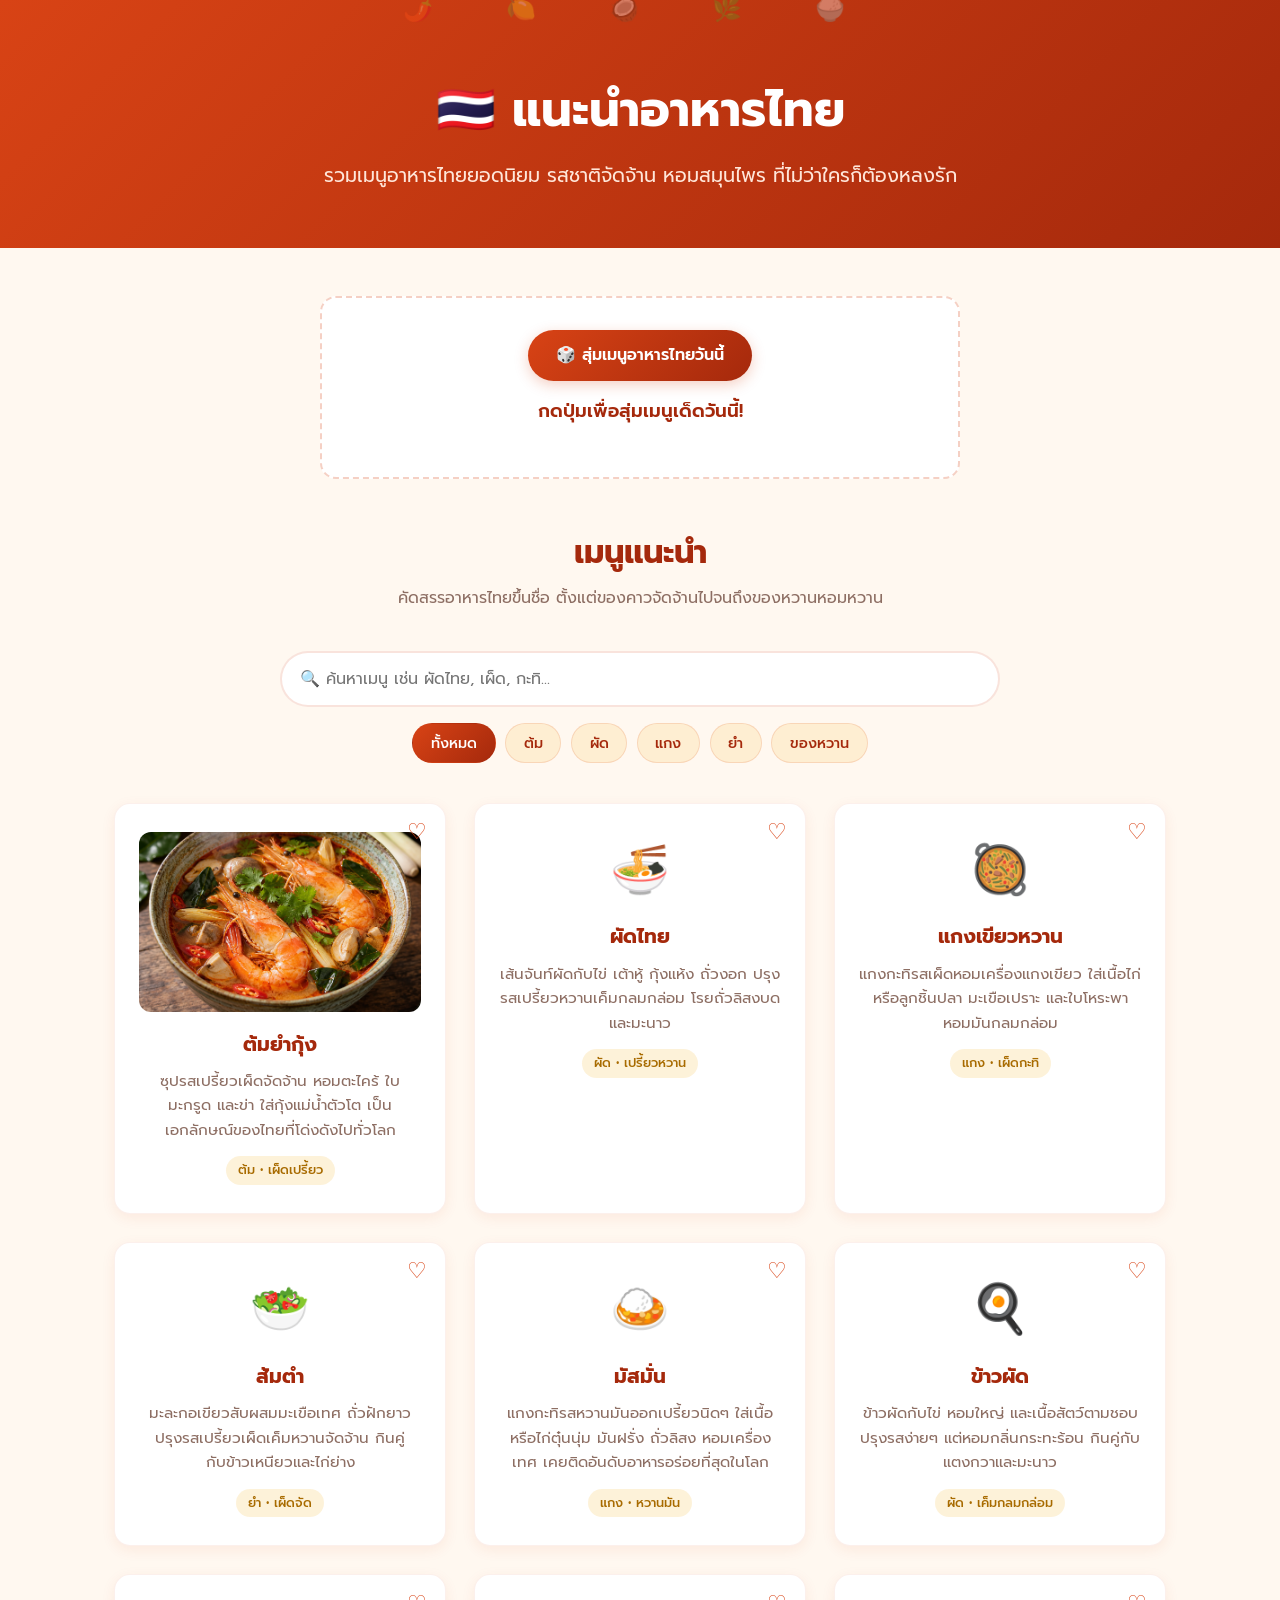
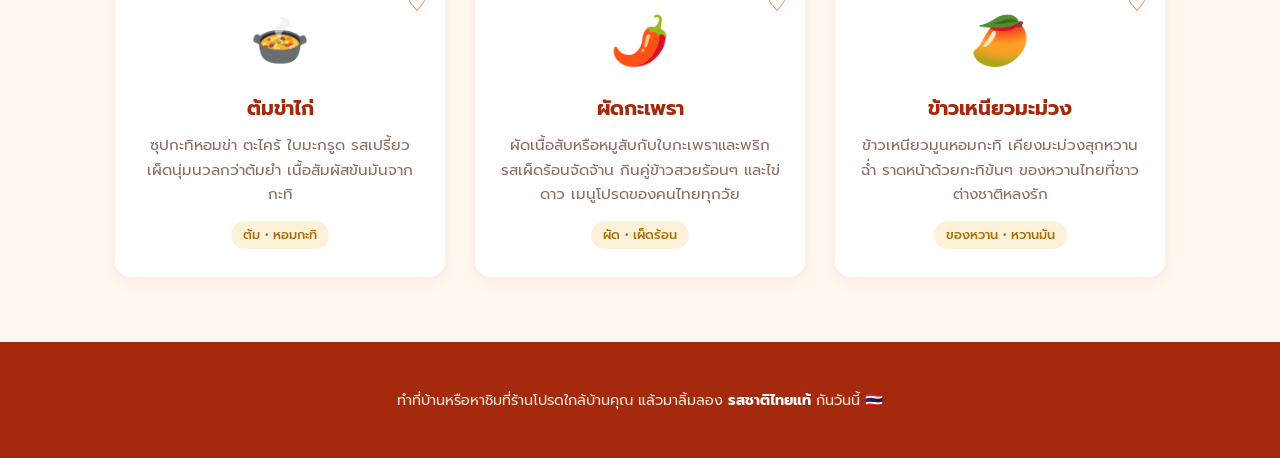
==== index.html @ b7a562cd "Initial commit Co-Authored-By: Claude Sonnet 5 <noreply@anthropic.com>" ====
<!DOCTYPE html>
<html lang="th">
<head>
<meta charset="UTF-8">
<meta name="viewport" content="width=device-width, initial-scale=1.0">
<title>แนะนำอาหารไทย</title>
<link rel="preconnect" href="https://fonts.googleapis.com">
<link rel="preconnect" href="https://fonts.gstatic.com" crossorigin>
<link href="https://fonts.googleapis.com/css2?family=Prompt:wght@400;500;600;700&display=swap" rel="stylesheet">
<style>
  :root {
    --color-bg: #fff8f0;
    --color-primary: #d84315;
    --color-primary-dark: #a5290c;
    --color-gold: #f2a900;
    --color-text: #3e2723;
    --color-card-bg: #ffffff;
    --color-muted: #8d6e63;
  }

  * {
    box-sizing: border-box;
  }

  body {
    margin: 0;
    font-family: 'Prompt', -apple-system, BlinkMacSystemFont, 'Segoe UI', sans-serif;
    background: var(--color-bg);
    color: var(--color-text);
    line-height: 1.6;
  }

  header {
    background: linear-gradient(135deg, var(--color-primary) 0%, var(--color-primary-dark) 100%);
    color: #fff;
    text-align: center;
    padding: 4rem 1.5rem 3.5rem;
    position: relative;
    overflow: hidden;
  }

  header::before {
    content: "🌶️ 🍋 🥥 🌿 🍚";
    position: absolute;
    top: -10px;
    left: 0;
    right: 0;
    font-size: 1.5rem;
    opacity: 0.35;
    letter-spacing: 2rem;
    text-align: center;
    white-space: nowrap;
  }

  header h1 {
    font-size: clamp(2rem, 5vw, 3rem);
    margin: 0.5rem 0 0.75rem;
    font-weight: 700;
  }

  header p {
    font-size: clamp(1rem, 2.5vw, 1.2rem);
    max-width: 640px;
    margin: 0 auto;
    color: #ffe6d9;
  }

  main {
    max-width: 1100px;
    margin: 0 auto;
    padding: 3rem 1.5rem 4rem;
  }

  .section-title {
    text-align: center;
    margin-bottom: 2.5rem;
  }

  .section-title h2 {
    font-size: clamp(1.5rem, 3vw, 2rem);
    color: var(--color-primary-dark);
    margin-bottom: 0.5rem;
  }

  .section-title p {
    color: var(--color-muted);
    margin: 0;
  }

  .menu-grid {
    display: grid;
    grid-template-columns: repeat(auto-fit, minmax(250px, 1fr));
    gap: 1.75rem;
  }

  .card {
    position: relative;
    background: var(--color-card-bg);
    border-radius: 16px;
    padding: 1.75rem 1.5rem;
    box-shadow: 0 4px 14px rgba(216, 67, 21, 0.08);
    border: 1px solid rgba(216, 67, 21, 0.08);
    transition: transform 0.25s ease, box-shadow 0.25s ease;
    text-align: center;
  }

  .card:hover {
    transform: translateY(-6px);
    box-shadow: 0 12px 24px rgba(216, 67, 21, 0.18);
  }

  .card .emoji {
    font-size: 3rem;
    display: inline-block;
    margin-bottom: 0.75rem;
  }

  .card .dish-photo {
    display: block;
    width: 100%;
    height: 180px;
    margin: 0 0 1rem;
    border-radius: 12px;
    object-fit: cover;
    object-position: center;
  }

  .card h3 {
    margin: 0 0 0.6rem;
    font-size: 1.25rem;
    color: var(--color-primary-dark);
  }

  .card p {
    margin: 0;
    color: var(--color-muted);
    font-size: 0.95rem;
  }

  .tag {
    display: inline-block;
    margin-top: 0.9rem;
    padding: 0.25rem 0.75rem;
    background: rgba(242, 169, 0, 0.15);
    color: #a86b00;
    border-radius: 999px;
    font-size: 0.8rem;
    font-weight: 500;
  }

  .fav-btn {
    position: absolute;
    top: 0.85rem;
    right: 0.85rem;
    background: none;
    border: none;
    font-size: 1.4rem;
    line-height: 1;
    cursor: pointer;
    padding: 0.25rem;
    color: var(--color-primary);
    transition: transform 0.15s ease;
    user-select: none;
  }

  .fav-btn:hover {
    transform: scale(1.2);
  }

  .fav-btn.is-fav {
    animation: pop 0.3s ease;
  }

  @keyframes pop {
    0% { transform: scale(1); }
    50% { transform: scale(1.35); }
    100% { transform: scale(1); }
  }

  .random-box {
    max-width: 640px;
    margin: 0 auto 3rem;
    text-align: center;
    background: var(--color-card-bg);
    border: 2px dashed rgba(216, 67, 21, 0.25);
    border-radius: 16px;
    padding: 2rem 1.5rem;
  }

  .random-btn {
    font-family: inherit;
    font-size: 1rem;
    font-weight: 600;
    color: #fff;
    background: linear-gradient(135deg, var(--color-primary) 0%, var(--color-primary-dark) 100%);
    border: none;
    border-radius: 999px;
    padding: 0.85rem 1.75rem;
    cursor: pointer;
    transition: transform 0.2s ease, box-shadow 0.2s ease;
    box-shadow: 0 4px 14px rgba(216, 67, 21, 0.25);
  }

  .random-btn:hover {
    transform: translateY(-2px);
    box-shadow: 0 8px 20px rgba(216, 67, 21, 0.35);
  }

  .random-btn:active {
    transform: translateY(0);
  }

  .random-result {
    margin-top: 1rem;
    font-size: 1.15rem;
    font-weight: 600;
    color: var(--color-primary-dark);
    min-height: 1.6rem;
    opacity: 1;
    transition: opacity 0.3s ease;
  }

  .random-result.fade {
    opacity: 0;
  }

  .filter-box {
    max-width: 720px;
    margin: 0 auto 2.5rem;
  }

  .search-input {
    display: block;
    width: 100%;
    font-family: inherit;
    font-size: 1rem;
    padding: 0.85rem 1.1rem;
    border: 2px solid rgba(216, 67, 21, 0.15);
    border-radius: 999px;
    background: var(--color-card-bg);
    color: var(--color-text);
    outline: none;
    transition: border-color 0.2s ease, box-shadow 0.2s ease;
  }

  .search-input:focus {
    border-color: var(--color-primary);
    box-shadow: 0 0 0 4px rgba(216, 67, 21, 0.12);
  }

  .category-filters {
    display: flex;
    flex-wrap: wrap;
    justify-content: center;
    gap: 0.6rem;
    margin-top: 1rem;
  }

  .category-btn {
    font-family: inherit;
    font-size: 0.9rem;
    font-weight: 500;
    color: var(--color-primary-dark);
    background: rgba(242, 169, 0, 0.12);
    border: 1px solid rgba(216, 67, 21, 0.15);
    border-radius: 999px;
    padding: 0.5rem 1.1rem;
    cursor: pointer;
    transition: background 0.2s ease, color 0.2s ease, transform 0.15s ease;
  }

  .category-btn:hover {
    transform: translateY(-1px);
  }

  .category-btn.active {
    background: linear-gradient(135deg, var(--color-primary) 0%, var(--color-primary-dark) 100%);
    color: #fff;
    border-color: transparent;
  }

  .no-results {
    text-align: center;
    color: var(--color-muted);
    padding: 2.5rem 1rem;
    display: none;
  }

  .no-results.show {
    display: block;
  }

  .card.is-hidden {
    display: none;
  }

  footer {
    text-align: center;
    padding: 2rem 1.5rem;
    background: var(--color-primary-dark);
    color: #ffe6d9;
    font-size: 0.9rem;
  }

  footer strong {
    color: #fff;
  }

  @media (max-width: 480px) {
    header {
      padding: 3rem 1rem 2.5rem;
    }
    main {
      padding: 2rem 1rem 3rem;
    }
    .card {
      padding: 1.5rem 1.25rem;
    }
  }
</style>
</head>
<body>

<header>
  <h1>🇹🇭 แนะนำอาหารไทย</h1>
  <p>รวมเมนูอาหารไทยยอดนิยม รสชาติจัดจ้าน หอมสมุนไพร ที่ไม่ว่าใครก็ต้องหลงรัก</p>
</header>

<main>
  <div class="random-box">
    <button id="random-btn" class="random-btn" type="button">🎲 สุ่มเมนูอาหารไทยวันนี้</button>
    <p id="random-result" class="random-result">กดปุ่มเพื่อสุ่มเมนูเด็ดวันนี้!</p>
  </div>

  <div class="section-title">
    <h2>เมนูแนะนำ</h2>
    <p>คัดสรรอาหารไทยขึ้นชื่อ ตั้งแต่ของคาวจัดจ้านไปจนถึงของหวานหอมหวาน</p>
  </div>

  <div class="filter-box">
    <input id="search-input" class="search-input" type="text" placeholder="🔍 ค้นหาเมนู เช่น ผัดไทย, เผ็ด, กะทิ..." aria-label="ค้นหาเมนู">
    <div class="category-filters" id="category-filters">
      <button class="category-btn active" type="button" data-category="all">ทั้งหมด</button>
      <button class="category-btn" type="button" data-category="ต้ม">ต้ม</button>
      <button class="category-btn" type="button" data-category="ผัด">ผัด</button>
      <button class="category-btn" type="button" data-category="แกง">แกง</button>
      <button class="category-btn" type="button" data-category="ยำ">ยำ</button>
      <button class="category-btn" type="button" data-category="ของหวาน">ของหวาน</button>
    </div>
  </div>

  <div class="menu-grid" id="menu-grid">

    <div class="card" data-dish="ต้มยำกุ้ง" data-category="ต้ม">
      <button class="fav-btn" type="button" aria-label="เพิ่มในรายการโปรด">♡</button>
      <img class="dish-photo" src="images/tomyum-goong.png" alt="ต้มยำกุ้ง" loading="lazy">
      <h3>ต้มยำกุ้ง</h3>
      <p>ซุปรสเปรี้ยวเผ็ดจัดจ้าน หอมตะไคร้ ใบมะกรูด และข่า ใส่กุ้งแม่น้ำตัวโต เป็นเอกลักษณ์ของไทยที่โด่งดังไปทั่วโลก</p>
      <span class="tag">ต้ม • เผ็ดเปรี้ยว</span>
    </div>

    <div class="card" data-dish="ผัดไทย" data-category="ผัด">
      <button class="fav-btn" type="button" aria-label="เพิ่มในรายการโปรด">♡</button>
      <span class="emoji">🍜</span>
      <h3>ผัดไทย</h3>
      <p>เส้นจันท์ผัดกับไข่ เต้าหู้ กุ้งแห้ง ถั่วงอก ปรุงรสเปรี้ยวหวานเค็มกลมกล่อม โรยถั่วลิสงบดและมะนาว</p>
      <span class="tag">ผัด • เปรี้ยวหวาน</span>
    </div>

    <div class="card" data-dish="แกงเขียวหวาน" data-category="แกง">
      <button class="fav-btn" type="button" aria-label="เพิ่มในรายการโปรด">♡</button>
      <span class="emoji">🥘</span>
      <h3>แกงเขียวหวาน</h3>
      <p>แกงกะทิรสเผ็ดหอมเครื่องแกงเขียว ใส่เนื้อไก่หรือลูกชิ้นปลา มะเขือเปราะ และใบโหระพา หอมมันกลมกล่อม</p>
      <span class="tag">แกง • เผ็ดกะทิ</span>
    </div>

    <div class="card" data-dish="ส้มตำ" data-category="ยำ">
      <button class="fav-btn" type="button" aria-label="เพิ่มในรายการโปรด">♡</button>
      <span class="emoji">🥗</span>
      <h3>ส้มตำ</h3>
      <p>มะละกอเขียวสับผสมมะเขือเทศ ถั่วฝักยาว ปรุงรสเปรี้ยวเผ็ดเค็มหวานจัดจ้าน กินคู่กับข้าวเหนียวและไก่ย่าง</p>
      <span class="tag">ยำ • เผ็ดจัด</span>
    </div>

    <div class="card" data-dish="มัสมั่น" data-category="แกง">
      <button class="fav-btn" type="button" aria-label="เพิ่มในรายการโปรด">♡</button>
      <span class="emoji">🍛</span>
      <h3>มัสมั่น</h3>
      <p>แกงกะทิรสหวานมันออกเปรี้ยวนิดๆ ใส่เนื้อหรือไก่ตุ๋นนุ่ม มันฝรั่ง ถั่วลิสง หอมเครื่องเทศ เคยติดอันดับอาหารอร่อยที่สุดในโลก</p>
      <span class="tag">แกง • หวานมัน</span>
    </div>

    <div class="card" data-dish="ข้าวผัด" data-category="ผัด">
      <button class="fav-btn" type="button" aria-label="เพิ่มในรายการโปรด">♡</button>
      <span class="emoji">🍳</span>
      <h3>ข้าวผัด</h3>
      <p>ข้าวผัดกับไข่ หอมใหญ่ และเนื้อสัตว์ตามชอบ ปรุงรสง่ายๆ แต่หอมกลิ่นกระทะร้อน กินคู่กับแตงกวาและมะนาว</p>
      <span class="tag">ผัด • เค็มกลมกล่อม</span>
    </div>

    <div class="card" data-dish="ต้มข่าไก่" data-category="ต้ม">
      <button class="fav-btn" type="button" aria-label="เพิ่มในรายการโปรด">♡</button>
      <span class="emoji">🍲</span>
      <h3>ต้มข่าไก่</h3>
      <p>ซุปกะทิหอมข่า ตะไคร้ ใบมะกรูด รสเปรี้ยวเผ็ดนุ่มนวลกว่าต้มยำ เนื้อสัมผัสข้นมันจากกะทิ</p>
      <span class="tag">ต้ม • หอมกะทิ</span>
    </div>

    <div class="card" data-dish="ผัดกะเพรา" data-category="ผัด">
      <button class="fav-btn" type="button" aria-label="เพิ่มในรายการโปรด">♡</button>
      <span class="emoji">🌶️</span>
      <h3>ผัดกะเพรา</h3>
      <p>ผัดเนื้อสับหรือหมูสับกับใบกะเพราและพริก รสเผ็ดร้อนจัดจ้าน กินคู่ข้าวสวยร้อนๆ และไข่ดาว เมนูโปรดของคนไทยทุกวัย</p>
      <span class="tag">ผัด • เผ็ดร้อน</span>
    </div>

    <div class="card" data-dish="ข้าวเหนียวมะม่วง" data-category="ของหวาน">
      <button class="fav-btn" type="button" aria-label="เพิ่มในรายการโปรด">♡</button>
      <span class="emoji">🥭</span>
      <h3>ข้าวเหนียวมะม่วง</h3>
      <p>ข้าวเหนียวมูนหอมกะทิ เคียงมะม่วงสุกหวานฉ่ำ ราดหน้าด้วยกะทิข้นๆ ของหวานไทยที่ชาวต่างชาติหลงรัก</p>
      <span class="tag">ของหวาน • หวานมัน</span>
    </div>

  </div>

  <p class="no-results" id="no-results">ไม่พบเมนูที่ตรงกับคำค้นหาหรือหมวดหมู่ที่เลือก ลองค้นหาคำอื่นดูนะ 🙏</p>
</main>

<footer>
  <p>ทำที่บ้านหรือหาชิมที่ร้านโปรดใกล้บ้านคุณ แล้วมาลิ้มลอง <strong>รสชาติไทยแท้</strong> กันวันนี้ 🇹🇭</p>
</footer>

<script>
(function () {
  var dishes = [
    { name: 'ต้มยำกุ้ง', emoji: '🍤' },
    { name: 'ผัดไทย', emoji: '🍜' },
    { name: 'แกงเขียวหวาน', emoji: '🥘' },
    { name: 'ส้มตำ', emoji: '🥗' },
    { name: 'มัสมั่น', emoji: '🍛' },
    { name: 'ข้าวผัด', emoji: '🍳' },
    { name: 'ต้มข่าไก่', emoji: '🍲' },
    { name: 'ผัดกะเพรา', emoji: '🌶️' },
    { name: 'ข้าวเหนียวมะม่วง', emoji: '🥭' }
  ];

  var lastPick = null;
  var randomBtn = document.getElementById('random-btn');
  var randomResult = document.getElementById('random-result');

  randomBtn.addEventListener('click', function () {
    var pick;
    do {
      pick = dishes[Math.floor(Math.random() * dishes.length)];
    } while (dishes.length > 1 && pick.name === lastPick);
    lastPick = pick.name;

    randomResult.classList.add('fade');
    setTimeout(function () {
      randomResult.textContent = '🎲 เมนูแนะนำวันนี้: ' + pick.emoji + ' ' + pick.name;
      randomResult.classList.remove('fade');
    }, 300);
  });

  var FAVORITES_KEY = 'thaiFoodFavorites';

  function getFavorites() {
    try {
      return JSON.parse(localStorage.getItem(FAVORITES_KEY)) || [];
    } catch (e) {
      return [];
    }
  }

  function saveFavorites(favs) {
    localStorage.setItem(FAVORITES_KEY, JSON.stringify(favs));
  }

  var favorites = getFavorites();

  document.querySelectorAll('.fav-btn').forEach(function (btn) {
    var dish = btn.closest('.card').dataset.dish;

    if (favorites.indexOf(dish) !== -1) {
      btn.textContent = '❤️';
      btn.classList.add('is-fav');
    }

    btn.addEventListener('click', function () {
      var favs = getFavorites();
      var idx = favs.indexOf(dish);

      if (idx === -1) {
        favs.push(dish);
        btn.textContent = '❤️';
        btn.classList.add('is-fav');
      } else {
        favs.splice(idx, 1);
        btn.textContent = '♡';
        btn.classList.remove('is-fav');
      }

      saveFavorites(favs);
    });
  });

  var searchInput = document.getElementById('search-input');
  var categoryButtons = document.querySelectorAll('.category-btn');
  var menuCards = document.querySelectorAll('#menu-grid .card');
  var noResults = document.getElementById('no-results');
  var activeCategory = 'all';

  function applyFilters() {
    var query = searchInput.value.trim().toLowerCase();
    var visibleCount = 0;

    menuCards.forEach(function (card) {
      var name = card.dataset.dish.toLowerCase();
      var description = card.querySelector('p').textContent.toLowerCase();
      var tag = card.querySelector('.tag').textContent.toLowerCase();
      var category = card.dataset.category;

      var matchesQuery = !query || name.indexOf(query) !== -1 || description.indexOf(query) !== -1 || tag.indexOf(query) !== -1;
      var matchesCategory = activeCategory === 'all' || category === activeCategory;
      var isVisible = matchesQuery && matchesCategory;

      card.classList.toggle('is-hidden', !isVisible);
      if (isVisible) {
        visibleCount++;
      }
    });

    noResults.classList.toggle('show', visibleCount === 0);
  }

  searchInput.addEventListener('input', applyFilters);

  categoryButtons.forEach(function (btn) {
    btn.addEventListener('click', function () {
      activeCategory = btn.dataset.category;
      categoryButtons.forEach(function (b) {
        b.classList.toggle('active', b === btn);
      });
      applyFilters();
    });
  });

  applyFilters();
})();
</script>

</body>
</html>
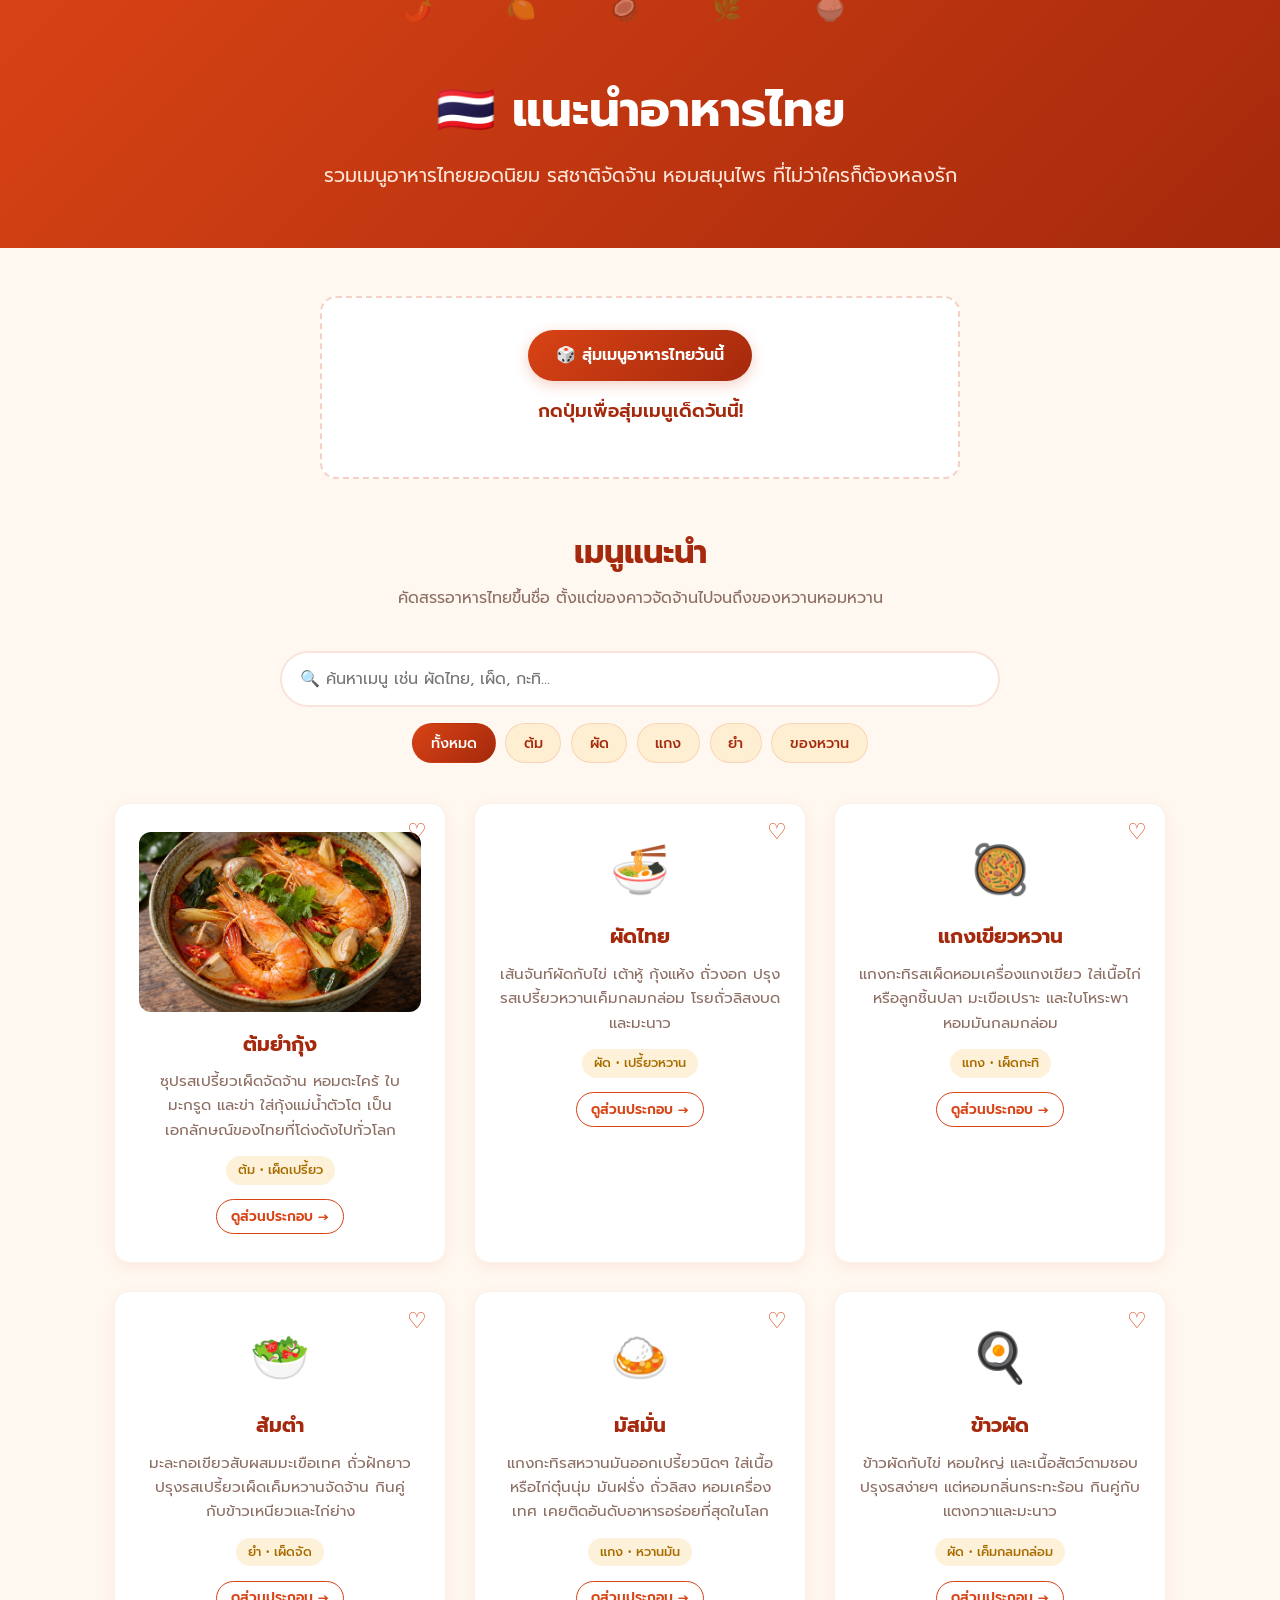
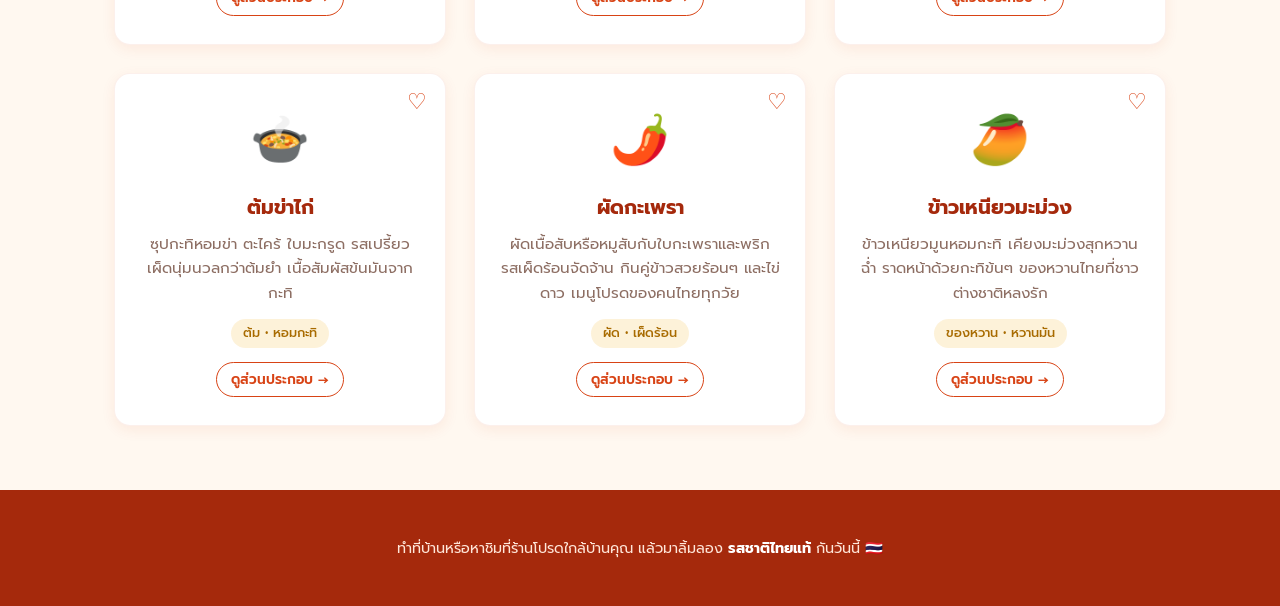
==== commit 5a5f2065: "Add ingredient detail page for each menu item Extracts shared styles.css from index.html's inline st" ====
--- a/index.html
+++ b/index.html
@@ -7,317 +7,7 @@
 <link rel="preconnect" href="https://fonts.googleapis.com">
 <link rel="preconnect" href="https://fonts.gstatic.com" crossorigin>
 <link href="https://fonts.googleapis.com/css2?family=Prompt:wght@400;500;600;700&display=swap" rel="stylesheet">
-<style>
-  :root {
-    --color-bg: #fff8f0;
-    --color-primary: #d84315;
-    --color-primary-dark: #a5290c;
-    --color-gold: #f2a900;
-    --color-text: #3e2723;
-    --color-card-bg: #ffffff;
-    --color-muted: #8d6e63;
-  }
-
-  * {
-    box-sizing: border-box;
-  }
-
-  body {
-    margin: 0;
-    font-family: 'Prompt', -apple-system, BlinkMacSystemFont, 'Segoe UI', sans-serif;
-    background: var(--color-bg);
-    color: var(--color-text);
-    line-height: 1.6;
-  }
-
-  header {
-    background: linear-gradient(135deg, var(--color-primary) 0%, var(--color-primary-dark) 100%);
-    color: #fff;
-    text-align: center;
-    padding: 4rem 1.5rem 3.5rem;
-    position: relative;
-    overflow: hidden;
-  }
-
-  header::before {
-    content: "🌶️ 🍋 🥥 🌿 🍚";
-    position: absolute;
-    top: -10px;
-    left: 0;
-    right: 0;
-    font-size: 1.5rem;
-    opacity: 0.35;
-    letter-spacing: 2rem;
-    text-align: center;
-    white-space: nowrap;
-  }
-
-  header h1 {
-    font-size: clamp(2rem, 5vw, 3rem);
-    margin: 0.5rem 0 0.75rem;
-    font-weight: 700;
-  }
-
-  header p {
-    font-size: clamp(1rem, 2.5vw, 1.2rem);
-    max-width: 640px;
-    margin: 0 auto;
-    color: #ffe6d9;
-  }
-
-  main {
-    max-width: 1100px;
-    margin: 0 auto;
-    padding: 3rem 1.5rem 4rem;
-  }
-
-  .section-title {
-    text-align: center;
-    margin-bottom: 2.5rem;
-  }
-
-  .section-title h2 {
-    font-size: clamp(1.5rem, 3vw, 2rem);
-    color: var(--color-primary-dark);
-    margin-bottom: 0.5rem;
-  }
-
-  .section-title p {
-    color: var(--color-muted);
-    margin: 0;
-  }
-
-  .menu-grid {
-    display: grid;
-    grid-template-columns: repeat(auto-fit, minmax(250px, 1fr));
-    gap: 1.75rem;
-  }
-
-  .card {
-    position: relative;
-    background: var(--color-card-bg);
-    border-radius: 16px;
-    padding: 1.75rem 1.5rem;
-    box-shadow: 0 4px 14px rgba(216, 67, 21, 0.08);
-    border: 1px solid rgba(216, 67, 21, 0.08);
-    transition: transform 0.25s ease, box-shadow 0.25s ease;
-    text-align: center;
-  }
-
-  .card:hover {
-    transform: translateY(-6px);
-    box-shadow: 0 12px 24px rgba(216, 67, 21, 0.18);
-  }
-
-  .card .emoji {
-    font-size: 3rem;
-    display: inline-block;
-    margin-bottom: 0.75rem;
-  }
-
-  .card .dish-photo {
-    display: block;
-    width: 100%;
-    height: 180px;
-    margin: 0 0 1rem;
-    border-radius: 12px;
-    object-fit: cover;
-    object-position: center;
-  }
-
-  .card h3 {
-    margin: 0 0 0.6rem;
-    font-size: 1.25rem;
-    color: var(--color-primary-dark);
-  }
-
-  .card p {
-    margin: 0;
-    color: var(--color-muted);
-    font-size: 0.95rem;
-  }
-
-  .tag {
-    display: inline-block;
-    margin-top: 0.9rem;
-    padding: 0.25rem 0.75rem;
-    background: rgba(242, 169, 0, 0.15);
-    color: #a86b00;
-    border-radius: 999px;
-    font-size: 0.8rem;
-    font-weight: 500;
-  }
-
-  .fav-btn {
-    position: absolute;
-    top: 0.85rem;
-    right: 0.85rem;
-    background: none;
-    border: none;
-    font-size: 1.4rem;
-    line-height: 1;
-    cursor: pointer;
-    padding: 0.25rem;
-    color: var(--color-primary);
-    transition: transform 0.15s ease;
-    user-select: none;
-  }
-
-  .fav-btn:hover {
-    transform: scale(1.2);
-  }
-
-  .fav-btn.is-fav {
-    animation: pop 0.3s ease;
-  }
-
-  @keyframes pop {
-    0% { transform: scale(1); }
-    50% { transform: scale(1.35); }
-    100% { transform: scale(1); }
-  }
-
-  .random-box {
-    max-width: 640px;
-    margin: 0 auto 3rem;
-    text-align: center;
-    background: var(--color-card-bg);
-    border: 2px dashed rgba(216, 67, 21, 0.25);
-    border-radius: 16px;
-    padding: 2rem 1.5rem;
-  }
-
-  .random-btn {
-    font-family: inherit;
-    font-size: 1rem;
-    font-weight: 600;
-    color: #fff;
-    background: linear-gradient(135deg, var(--color-primary) 0%, var(--color-primary-dark) 100%);
-    border: none;
-    border-radius: 999px;
-    padding: 0.85rem 1.75rem;
-    cursor: pointer;
-    transition: transform 0.2s ease, box-shadow 0.2s ease;
-    box-shadow: 0 4px 14px rgba(216, 67, 21, 0.25);
-  }
-
-  .random-btn:hover {
-    transform: translateY(-2px);
-    box-shadow: 0 8px 20px rgba(216, 67, 21, 0.35);
-  }
-
-  .random-btn:active {
-    transform: translateY(0);
-  }
-
-  .random-result {
-    margin-top: 1rem;
-    font-size: 1.15rem;
-    font-weight: 600;
-    color: var(--color-primary-dark);
-    min-height: 1.6rem;
-    opacity: 1;
-    transition: opacity 0.3s ease;
-  }
-
-  .random-result.fade {
-    opacity: 0;
-  }
-
-  .filter-box {
-    max-width: 720px;
-    margin: 0 auto 2.5rem;
-  }
-
-  .search-input {
-    display: block;
-    width: 100%;
-    font-family: inherit;
-    font-size: 1rem;
-    padding: 0.85rem 1.1rem;
-    border: 2px solid rgba(216, 67, 21, 0.15);
-    border-radius: 999px;
-    background: var(--color-card-bg);
-    color: var(--color-text);
-    outline: none;
-    transition: border-color 0.2s ease, box-shadow 0.2s ease;
-  }
-
-  .search-input:focus {
-    border-color: var(--color-primary);
-    box-shadow: 0 0 0 4px rgba(216, 67, 21, 0.12);
-  }
-
-  .category-filters {
-    display: flex;
-    flex-wrap: wrap;
-    justify-content: center;
-    gap: 0.6rem;
-    margin-top: 1rem;
-  }
-
-  .category-btn {
-    font-family: inherit;
-    font-size: 0.9rem;
-    font-weight: 500;
-    color: var(--color-primary-dark);
-    background: rgba(242, 169, 0, 0.12);
-    border: 1px solid rgba(216, 67, 21, 0.15);
-    border-radius: 999px;
-    padding: 0.5rem 1.1rem;
-    cursor: pointer;
-    transition: background 0.2s ease, color 0.2s ease, transform 0.15s ease;
-  }
-
-  .category-btn:hover {
-    transform: translateY(-1px);
-  }
-
-  .category-btn.active {
-    background: linear-gradient(135deg, var(--color-primary) 0%, var(--color-primary-dark) 100%);
-    color: #fff;
-    border-color: transparent;
-  }
-
-  .no-results {
-    text-align: center;
-    color: var(--color-muted);
-    padding: 2.5rem 1rem;
-    display: none;
-  }
-
-  .no-results.show {
-    display: block;
-  }
-
-  .card.is-hidden {
-    display: none;
-  }
-
-  footer {
-    text-align: center;
-    padding: 2rem 1.5rem;
-    background: var(--color-primary-dark);
-    color: #ffe6d9;
-    font-size: 0.9rem;
-  }
-
-  footer strong {
-    color: #fff;
-  }
-
-  @media (max-width: 480px) {
-    header {
-      padding: 3rem 1rem 2.5rem;
-    }
-    main {
-      padding: 2rem 1rem 3rem;
-    }
-    .card {
-      padding: 1.5rem 1.25rem;
-    }
-  }
-</style>
+<link rel="stylesheet" href="styles.css">
 </head>
 <body>
 
@@ -357,6 +47,7 @@
       <h3>ต้มยำกุ้ง</h3>
       <p>ซุปรสเปรี้ยวเผ็ดจัดจ้าน หอมตะไคร้ ใบมะกรูด และข่า ใส่กุ้งแม่น้ำตัวโต เป็นเอกลักษณ์ของไทยที่โด่งดังไปทั่วโลก</p>
       <span class="tag">ต้ม • เผ็ดเปรี้ยว</span>
+      <a class="detail-link" href="#">ดูส่วนประกอบ →</a>
     </div>
 
     <div class="card" data-dish="ผัดไทย" data-category="ผัด">
@@ -365,6 +56,7 @@
       <h3>ผัดไทย</h3>
       <p>เส้นจันท์ผัดกับไข่ เต้าหู้ กุ้งแห้ง ถั่วงอก ปรุงรสเปรี้ยวหวานเค็มกลมกล่อม โรยถั่วลิสงบดและมะนาว</p>
       <span class="tag">ผัด • เปรี้ยวหวาน</span>
+      <a class="detail-link" href="#">ดูส่วนประกอบ →</a>
     </div>
 
     <div class="card" data-dish="แกงเขียวหวาน" data-category="แกง">
@@ -373,6 +65,7 @@
       <h3>แกงเขียวหวาน</h3>
       <p>แกงกะทิรสเผ็ดหอมเครื่องแกงเขียว ใส่เนื้อไก่หรือลูกชิ้นปลา มะเขือเปราะ และใบโหระพา หอมมันกลมกล่อม</p>
       <span class="tag">แกง • เผ็ดกะทิ</span>
+      <a class="detail-link" href="#">ดูส่วนประกอบ →</a>
     </div>
 
     <div class="card" data-dish="ส้มตำ" data-category="ยำ">
@@ -381,6 +74,7 @@
       <h3>ส้มตำ</h3>
       <p>มะละกอเขียวสับผสมมะเขือเทศ ถั่วฝักยาว ปรุงรสเปรี้ยวเผ็ดเค็มหวานจัดจ้าน กินคู่กับข้าวเหนียวและไก่ย่าง</p>
       <span class="tag">ยำ • เผ็ดจัด</span>
+      <a class="detail-link" href="#">ดูส่วนประกอบ →</a>
     </div>
 
     <div class="card" data-dish="มัสมั่น" data-category="แกง">
@@ -389,6 +83,7 @@
       <h3>มัสมั่น</h3>
       <p>แกงกะทิรสหวานมันออกเปรี้ยวนิดๆ ใส่เนื้อหรือไก่ตุ๋นนุ่ม มันฝรั่ง ถั่วลิสง หอมเครื่องเทศ เคยติดอันดับอาหารอร่อยที่สุดในโลก</p>
       <span class="tag">แกง • หวานมัน</span>
+      <a class="detail-link" href="#">ดูส่วนประกอบ →</a>
     </div>
 
     <div class="card" data-dish="ข้าวผัด" data-category="ผัด">
@@ -397,6 +92,7 @@
       <h3>ข้าวผัด</h3>
       <p>ข้าวผัดกับไข่ หอมใหญ่ และเนื้อสัตว์ตามชอบ ปรุงรสง่ายๆ แต่หอมกลิ่นกระทะร้อน กินคู่กับแตงกวาและมะนาว</p>
       <span class="tag">ผัด • เค็มกลมกล่อม</span>
+      <a class="detail-link" href="#">ดูส่วนประกอบ →</a>
     </div>
 
     <div class="card" data-dish="ต้มข่าไก่" data-category="ต้ม">
@@ -405,6 +101,7 @@
       <h3>ต้มข่าไก่</h3>
       <p>ซุปกะทิหอมข่า ตะไคร้ ใบมะกรูด รสเปรี้ยวเผ็ดนุ่มนวลกว่าต้มยำ เนื้อสัมผัสข้นมันจากกะทิ</p>
       <span class="tag">ต้ม • หอมกะทิ</span>
+      <a class="detail-link" href="#">ดูส่วนประกอบ →</a>
     </div>
 
     <div class="card" data-dish="ผัดกะเพรา" data-category="ผัด">
@@ -413,6 +110,7 @@
       <h3>ผัดกะเพรา</h3>
       <p>ผัดเนื้อสับหรือหมูสับกับใบกะเพราและพริก รสเผ็ดร้อนจัดจ้าน กินคู่ข้าวสวยร้อนๆ และไข่ดาว เมนูโปรดของคนไทยทุกวัย</p>
       <span class="tag">ผัด • เผ็ดร้อน</span>
+      <a class="detail-link" href="#">ดูส่วนประกอบ →</a>
     </div>
 
     <div class="card" data-dish="ข้าวเหนียวมะม่วง" data-category="ของหวาน">
@@ -421,6 +119,7 @@
       <h3>ข้าวเหนียวมะม่วง</h3>
       <p>ข้าวเหนียวมูนหอมกะทิ เคียงมะม่วงสุกหวานฉ่ำ ราดหน้าด้วยกะทิข้นๆ ของหวานไทยที่ชาวต่างชาติหลงรัก</p>
       <span class="tag">ของหวาน • หวานมัน</span>
+      <a class="detail-link" href="#">ดูส่วนประกอบ →</a>
     </div>
 
   </div>
@@ -480,6 +179,13 @@
 
   var favorites = getFavorites();
 
+  document.querySelectorAll('.card').forEach(function (card) {
+    var link = card.querySelector('.detail-link');
+    if (link) {
+      link.href = 'detail.html?dish=' + encodeURIComponent(card.dataset.dish);
+    }
+  });
+
   document.querySelectorAll('.fav-btn').forEach(function (btn) {
     var dish = btn.closest('.card').dataset.dish;
 
--- a/styles.css
+++ b/styles.css
@@ -0,0 +1,410 @@
+:root {
+  --color-bg: #fff8f0;
+  --color-primary: #d84315;
+  --color-primary-dark: #a5290c;
+  --color-gold: #f2a900;
+  --color-text: #3e2723;
+  --color-card-bg: #ffffff;
+  --color-muted: #8d6e63;
+}
+
+* {
+  box-sizing: border-box;
+}
+
+body {
+  margin: 0;
+  font-family: 'Prompt', -apple-system, BlinkMacSystemFont, 'Segoe UI', sans-serif;
+  background: var(--color-bg);
+  color: var(--color-text);
+  line-height: 1.6;
+}
+
+header {
+  background: linear-gradient(135deg, var(--color-primary) 0%, var(--color-primary-dark) 100%);
+  color: #fff;
+  text-align: center;
+  padding: 4rem 1.5rem 3.5rem;
+  position: relative;
+  overflow: hidden;
+}
+
+header::before {
+  content: "🌶️ 🍋 🥥 🌿 🍚";
+  position: absolute;
+  top: -10px;
+  left: 0;
+  right: 0;
+  font-size: 1.5rem;
+  opacity: 0.35;
+  letter-spacing: 2rem;
+  text-align: center;
+  white-space: nowrap;
+}
+
+header h1 {
+  font-size: clamp(2rem, 5vw, 3rem);
+  margin: 0.5rem 0 0.75rem;
+  font-weight: 700;
+}
+
+header p {
+  font-size: clamp(1rem, 2.5vw, 1.2rem);
+  max-width: 640px;
+  margin: 0 auto;
+  color: #ffe6d9;
+}
+
+.back-link {
+  display: inline-block;
+  margin-bottom: 1rem;
+  color: #ffe6d9;
+  text-decoration: none;
+  font-size: 0.95rem;
+  opacity: 0.9;
+  position: relative;
+}
+
+.back-link:hover {
+  opacity: 1;
+  text-decoration: underline;
+}
+
+main {
+  max-width: 1100px;
+  margin: 0 auto;
+  padding: 3rem 1.5rem 4rem;
+}
+
+main.detail-main {
+  max-width: 720px;
+}
+
+.section-title {
+  text-align: center;
+  margin-bottom: 2.5rem;
+}
+
+.section-title h2 {
+  font-size: clamp(1.5rem, 3vw, 2rem);
+  color: var(--color-primary-dark);
+  margin-bottom: 0.5rem;
+}
+
+.section-title p {
+  color: var(--color-muted);
+  margin: 0;
+}
+
+.menu-grid {
+  display: grid;
+  grid-template-columns: repeat(auto-fit, minmax(250px, 1fr));
+  gap: 1.75rem;
+}
+
+.card {
+  position: relative;
+  background: var(--color-card-bg);
+  border-radius: 16px;
+  padding: 1.75rem 1.5rem;
+  box-shadow: 0 4px 14px rgba(216, 67, 21, 0.08);
+  border: 1px solid rgba(216, 67, 21, 0.08);
+  transition: transform 0.25s ease, box-shadow 0.25s ease;
+  text-align: center;
+}
+
+.card:hover {
+  transform: translateY(-6px);
+  box-shadow: 0 12px 24px rgba(216, 67, 21, 0.18);
+}
+
+.card .emoji {
+  font-size: 3rem;
+  display: inline-block;
+  margin-bottom: 0.75rem;
+}
+
+.card .dish-photo {
+  display: block;
+  width: 100%;
+  height: 180px;
+  margin: 0 0 1rem;
+  border-radius: 12px;
+  object-fit: cover;
+  object-position: center;
+}
+
+.card h3 {
+  margin: 0 0 0.6rem;
+  font-size: 1.25rem;
+  color: var(--color-primary-dark);
+}
+
+.card p {
+  margin: 0;
+  color: var(--color-muted);
+  font-size: 0.95rem;
+}
+
+.tag {
+  display: inline-block;
+  margin-top: 0.9rem;
+  padding: 0.25rem 0.75rem;
+  background: rgba(242, 169, 0, 0.15);
+  color: #a86b00;
+  border-radius: 999px;
+  font-size: 0.8rem;
+  font-weight: 500;
+}
+
+.detail-link {
+  display: block;
+  width: fit-content;
+  margin: 0.9rem auto 0;
+  padding: 0.35rem 0.9rem;
+  font-size: 0.85rem;
+  font-weight: 600;
+  color: var(--color-primary);
+  background: transparent;
+  border: 1.5px solid var(--color-primary);
+  border-radius: 999px;
+  text-decoration: none;
+  transition: background 0.2s ease, color 0.2s ease, transform 0.15s ease;
+}
+
+.detail-link:hover {
+  background: var(--color-primary);
+  color: #fff;
+  transform: translateY(-1px);
+}
+
+.fav-btn {
+  position: absolute;
+  top: 0.85rem;
+  right: 0.85rem;
+  background: none;
+  border: none;
+  font-size: 1.4rem;
+  line-height: 1;
+  cursor: pointer;
+  padding: 0.25rem;
+  color: var(--color-primary);
+  transition: transform 0.15s ease;
+  user-select: none;
+}
+
+.fav-btn:hover {
+  transform: scale(1.2);
+}
+
+.fav-btn.is-fav {
+  animation: pop 0.3s ease;
+}
+
+@keyframes pop {
+  0% { transform: scale(1); }
+  50% { transform: scale(1.35); }
+  100% { transform: scale(1); }
+}
+
+.random-box {
+  max-width: 640px;
+  margin: 0 auto 3rem;
+  text-align: center;
+  background: var(--color-card-bg);
+  border: 2px dashed rgba(216, 67, 21, 0.25);
+  border-radius: 16px;
+  padding: 2rem 1.5rem;
+}
+
+.random-btn {
+  font-family: inherit;
+  font-size: 1rem;
+  font-weight: 600;
+  color: #fff;
+  background: linear-gradient(135deg, var(--color-primary) 0%, var(--color-primary-dark) 100%);
+  border: none;
+  border-radius: 999px;
+  padding: 0.85rem 1.75rem;
+  cursor: pointer;
+  transition: transform 0.2s ease, box-shadow 0.2s ease;
+  box-shadow: 0 4px 14px rgba(216, 67, 21, 0.25);
+}
+
+.random-btn:hover {
+  transform: translateY(-2px);
+  box-shadow: 0 8px 20px rgba(216, 67, 21, 0.35);
+}
+
+.random-btn:active {
+  transform: translateY(0);
+}
+
+.random-result {
+  margin-top: 1rem;
+  font-size: 1.15rem;
+  font-weight: 600;
+  color: var(--color-primary-dark);
+  min-height: 1.6rem;
+  opacity: 1;
+  transition: opacity 0.3s ease;
+}
+
+.random-result.fade {
+  opacity: 0;
+}
+
+.filter-box {
+  max-width: 720px;
+  margin: 0 auto 2.5rem;
+}
+
+.search-input {
+  display: block;
+  width: 100%;
+  font-family: inherit;
+  font-size: 1rem;
+  padding: 0.85rem 1.1rem;
+  border: 2px solid rgba(216, 67, 21, 0.15);
+  border-radius: 999px;
+  background: var(--color-card-bg);
+  color: var(--color-text);
+  outline: none;
+  transition: border-color 0.2s ease, box-shadow 0.2s ease;
+}
+
+.search-input:focus {
+  border-color: var(--color-primary);
+  box-shadow: 0 0 0 4px rgba(216, 67, 21, 0.12);
+}
+
+.category-filters {
+  display: flex;
+  flex-wrap: wrap;
+  justify-content: center;
+  gap: 0.6rem;
+  margin-top: 1rem;
+}
+
+.category-btn {
+  font-family: inherit;
+  font-size: 0.9rem;
+  font-weight: 500;
+  color: var(--color-primary-dark);
+  background: rgba(242, 169, 0, 0.12);
+  border: 1px solid rgba(216, 67, 21, 0.15);
+  border-radius: 999px;
+  padding: 0.5rem 1.1rem;
+  cursor: pointer;
+  transition: background 0.2s ease, color 0.2s ease, transform 0.15s ease;
+}
+
+.category-btn:hover {
+  transform: translateY(-1px);
+}
+
+.category-btn.active {
+  background: linear-gradient(135deg, var(--color-primary) 0%, var(--color-primary-dark) 100%);
+  color: #fff;
+  border-color: transparent;
+}
+
+.no-results {
+  text-align: center;
+  color: var(--color-muted);
+  padding: 2.5rem 1rem;
+  display: none;
+}
+
+.no-results.show {
+  display: block;
+}
+
+.card.is-hidden {
+  display: none;
+}
+
+.detail-card {
+  background: var(--color-card-bg);
+  border-radius: 20px;
+  padding: 2rem 1.75rem;
+  box-shadow: 0 8px 24px rgba(216, 67, 21, 0.1);
+  border: 1px solid rgba(216, 67, 21, 0.08);
+  text-align: center;
+}
+
+.detail-card .dish-photo {
+  height: 260px;
+}
+
+.detail-emoji {
+  font-size: 4rem;
+  display: block;
+  margin-bottom: 1rem;
+}
+
+.detail-tag {
+  display: inline-block;
+  margin: 0 0 1rem;
+}
+
+.detail-description {
+  color: var(--color-muted);
+  font-size: 1rem;
+  margin: 0 0 1.75rem;
+}
+
+.ingredients-title {
+  font-size: 1.15rem;
+  color: var(--color-primary-dark);
+  margin: 0 0 1rem;
+  text-align: left;
+}
+
+.ingredients-list {
+  list-style: none;
+  margin: 0;
+  padding: 0;
+  display: grid;
+  grid-template-columns: repeat(auto-fit, minmax(160px, 1fr));
+  gap: 0.6rem;
+  text-align: left;
+}
+
+.ingredients-list li {
+  background: rgba(242, 169, 0, 0.1);
+  border-radius: 10px;
+  padding: 0.6rem 0.9rem;
+  color: var(--color-text);
+  font-size: 0.92rem;
+}
+
+.ingredients-list li::before {
+  content: "• ";
+  color: var(--color-primary);
+  font-weight: 700;
+}
+
+footer {
+  text-align: center;
+  padding: 2rem 1.5rem;
+  background: var(--color-primary-dark);
+  color: #ffe6d9;
+  font-size: 0.9rem;
+}
+
+footer strong {
+  color: #fff;
+}
+
+@media (max-width: 480px) {
+  header {
+    padding: 3rem 1rem 2.5rem;
+  }
+  main {
+    padding: 2rem 1rem 3rem;
+  }
+  .card {
+    padding: 1.5rem 1.25rem;
+  }
+}
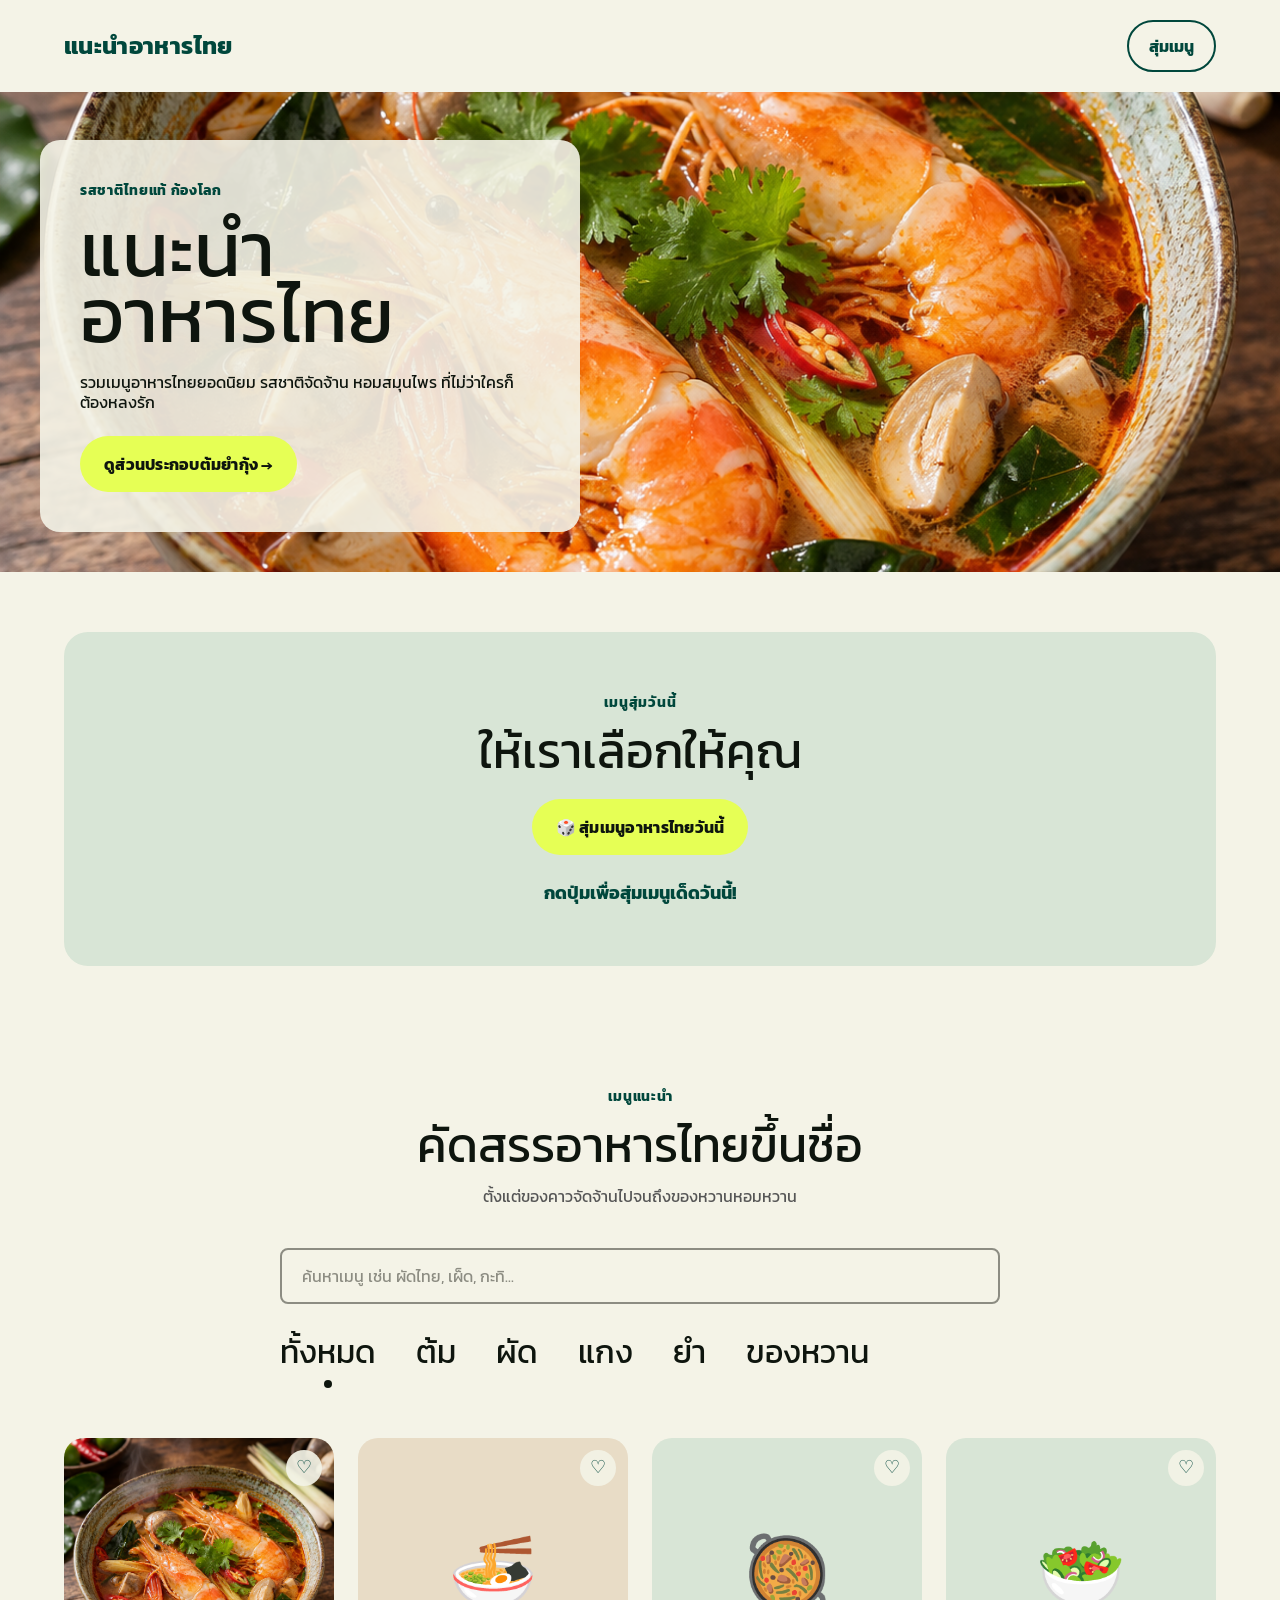
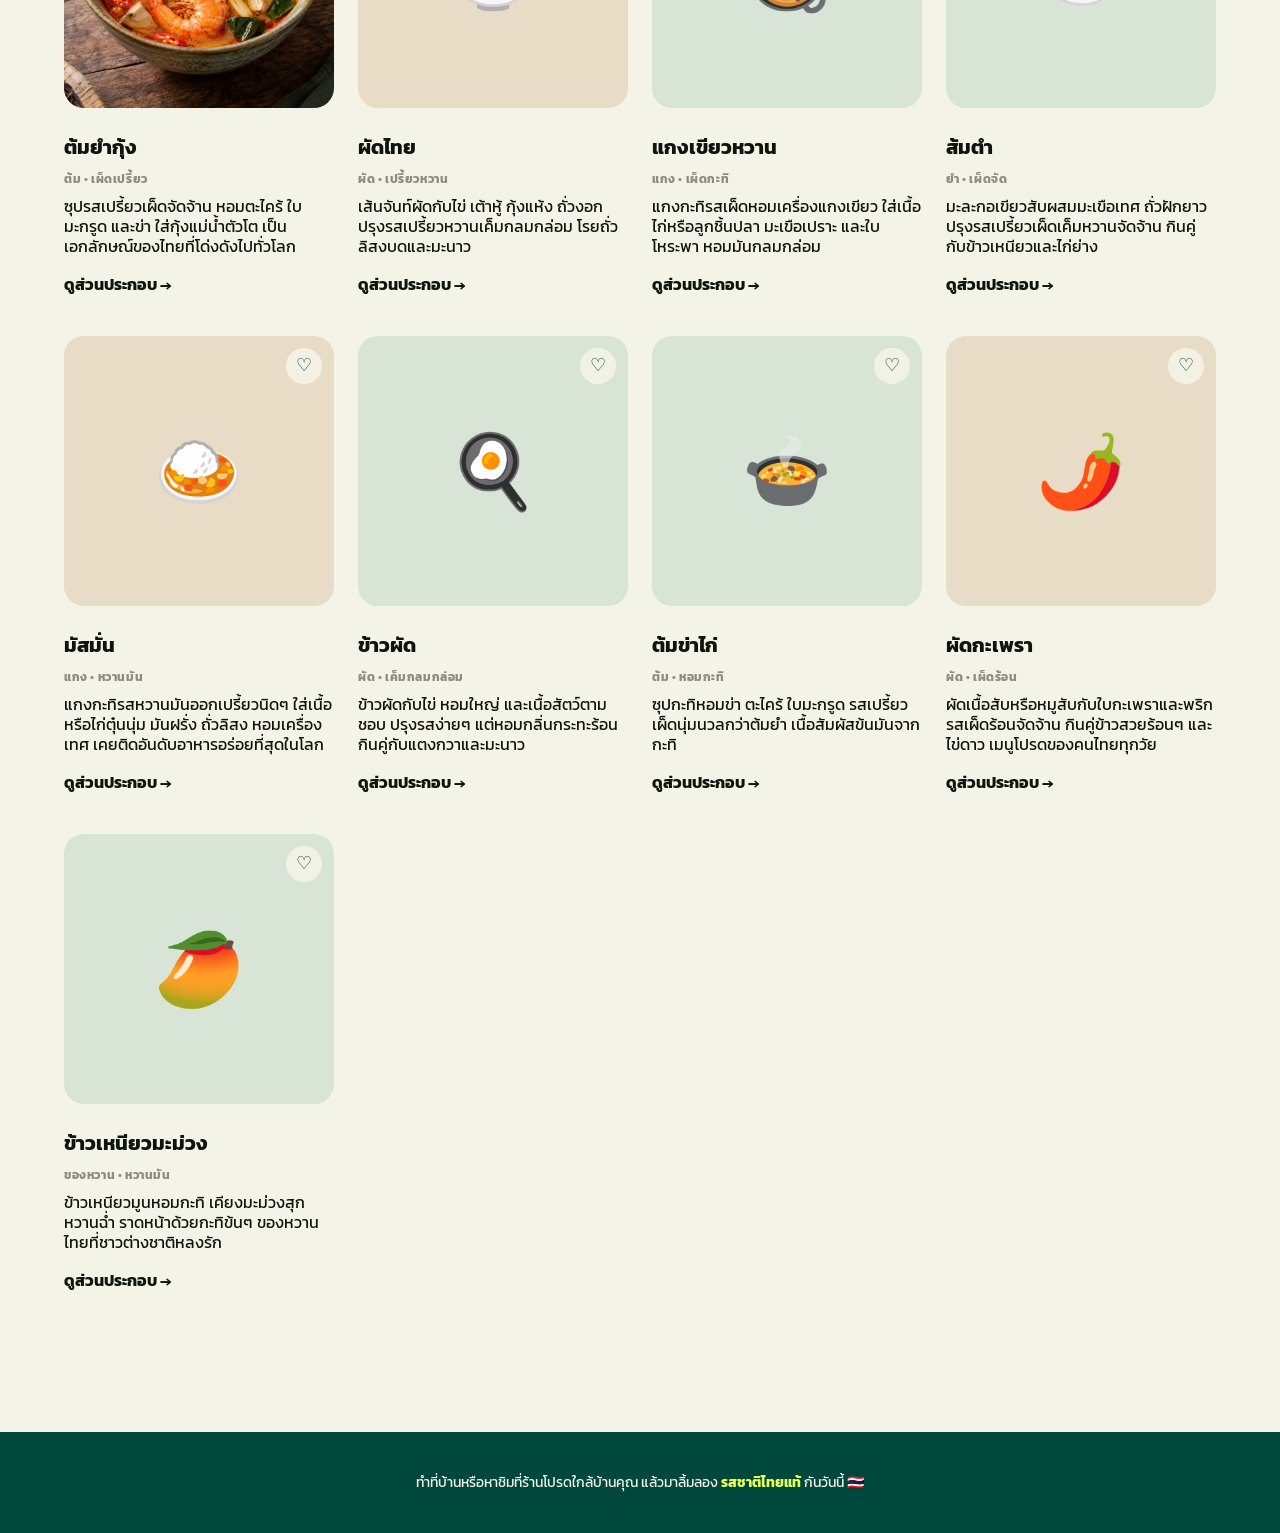
==== commit ce82f3d2: "Redesign site with sweetgreen-style design system, add project config Restyles index.html and detail" ====
--- a/index.html
+++ b/index.html
@@ -6,128 +6,163 @@
 <title>แนะนำอาหารไทย</title>
 <link rel="preconnect" href="https://fonts.googleapis.com">
 <link rel="preconnect" href="https://fonts.gstatic.com" crossorigin>
-<link href="https://fonts.googleapis.com/css2?family=Prompt:wght@400;500;600;700&display=swap" rel="stylesheet">
+<link href="https://fonts.googleapis.com/css2?family=Kanit:ital,wght@0,200;0,300;0,400;0,500;0,700;1,300&display=swap" rel="stylesheet">
 <link rel="stylesheet" href="styles.css">
 </head>
 <body>
 
-<header>
-  <h1>🇹🇭 แนะนำอาหารไทย</h1>
-  <p>รวมเมนูอาหารไทยยอดนิยม รสชาติจัดจ้าน หอมสมุนไพร ที่ไม่ว่าใครก็ต้องหลงรัก</p>
+<header class="site-nav">
+  <div class="nav-inner">
+    <a class="nav-logo" href="index.html">แนะนำอาหารไทย</a>
+    <a class="pill-outline" href="#random-box">สุ่มเมนู</a>
+  </div>
 </header>
 
+<section class="hero">
+  <img class="hero-photo" src="images/tomyum-goong.png" alt="ต้มยำกุ้ง">
+  <div class="hero-overlay">
+    <p class="eyebrow">รสชาติไทยแท้ ก้องโลก</p>
+    <h1 class="hero-title">แนะนำ<br>อาหารไทย</h1>
+    <p class="hero-sub">รวมเมนูอาหารไทยยอดนิยม รสชาติจัดจ้าน หอมสมุนไพร ที่ไม่ว่าใครก็ต้องหลงรัก</p>
+    <a class="pill-fill" href="detail.html?dish=ต้มยำกุ้ง">ดูส่วนประกอบต้มยำกุ้ง →</a>
+  </div>
+</section>
+
 <main>
-  <div class="random-box">
-    <button id="random-btn" class="random-btn" type="button">🎲 สุ่มเมนูอาหารไทยวันนี้</button>
+  <section class="random-box" id="random-box">
+    <p class="eyebrow">เมนูสุ่มวันนี้</p>
+    <h2 class="section-heading">ให้เราเลือกให้คุณ</h2>
+    <button id="random-btn" class="pill-fill" type="button">🎲 สุ่มเมนูอาหารไทยวันนี้</button>
     <p id="random-result" class="random-result">กดปุ่มเพื่อสุ่มเมนูเด็ดวันนี้!</p>
-  </div>
-
-  <div class="section-title">
-    <h2>เมนูแนะนำ</h2>
-    <p>คัดสรรอาหารไทยขึ้นชื่อ ตั้งแต่ของคาวจัดจ้านไปจนถึงของหวานหอมหวาน</p>
-  </div>
-
-  <div class="filter-box">
-    <input id="search-input" class="search-input" type="text" placeholder="🔍 ค้นหาเมนู เช่น ผัดไทย, เผ็ด, กะทิ..." aria-label="ค้นหาเมนู">
-    <div class="category-filters" id="category-filters">
-      <button class="category-btn active" type="button" data-category="all">ทั้งหมด</button>
-      <button class="category-btn" type="button" data-category="ต้ม">ต้ม</button>
-      <button class="category-btn" type="button" data-category="ผัด">ผัด</button>
-      <button class="category-btn" type="button" data-category="แกง">แกง</button>
-      <button class="category-btn" type="button" data-category="ยำ">ยำ</button>
-      <button class="category-btn" type="button" data-category="ของหวาน">ของหวาน</button>
+  </section>
+
+  <section class="section" id="menu-section">
+    <div class="section-title">
+      <p class="eyebrow">เมนูแนะนำ</p>
+      <h2 class="section-heading">คัดสรรอาหารไทยขึ้นชื่อ</h2>
+      <p class="section-sub">ตั้งแต่ของคาวจัดจ้านไปจนถึงของหวานหอมหวาน</p>
     </div>
-  </div>
-
-  <div class="menu-grid" id="menu-grid">
-
-    <div class="card" data-dish="ต้มยำกุ้ง" data-category="ต้ม">
-      <button class="fav-btn" type="button" aria-label="เพิ่มในรายการโปรด">♡</button>
-      <img class="dish-photo" src="images/tomyum-goong.png" alt="ต้มยำกุ้ง" loading="lazy">
-      <h3>ต้มยำกุ้ง</h3>
-      <p>ซุปรสเปรี้ยวเผ็ดจัดจ้าน หอมตะไคร้ ใบมะกรูด และข่า ใส่กุ้งแม่น้ำตัวโต เป็นเอกลักษณ์ของไทยที่โด่งดังไปทั่วโลก</p>
-      <span class="tag">ต้ม • เผ็ดเปรี้ยว</span>
-      <a class="detail-link" href="#">ดูส่วนประกอบ →</a>
+
+    <div class="filter-box">
+      <input id="search-input" class="search-input" type="text" placeholder="ค้นหาเมนู เช่น ผัดไทย, เผ็ด, กะทิ..." aria-label="ค้นหาเมนู">
+      <div class="category-tabs" id="category-filters">
+        <button class="category-tab active" type="button" data-category="all">ทั้งหมด</button>
+        <button class="category-tab" type="button" data-category="ต้ม">ต้ม</button>
+        <button class="category-tab" type="button" data-category="ผัด">ผัด</button>
+        <button class="category-tab" type="button" data-category="แกง">แกง</button>
+        <button class="category-tab" type="button" data-category="ยำ">ยำ</button>
+        <button class="category-tab" type="button" data-category="ของหวาน">ของหวาน</button>
+      </div>
     </div>
 
-    <div class="card" data-dish="ผัดไทย" data-category="ผัด">
-      <button class="fav-btn" type="button" aria-label="เพิ่มในรายการโปรด">♡</button>
-      <span class="emoji">🍜</span>
-      <h3>ผัดไทย</h3>
-      <p>เส้นจันท์ผัดกับไข่ เต้าหู้ กุ้งแห้ง ถั่วงอก ปรุงรสเปรี้ยวหวานเค็มกลมกล่อม โรยถั่วลิสงบดและมะนาว</p>
-      <span class="tag">ผัด • เปรี้ยวหวาน</span>
-      <a class="detail-link" href="#">ดูส่วนประกอบ →</a>
+    <div class="menu-grid" id="menu-grid">
+
+      <div class="card" data-dish="ต้มยำกุ้ง" data-category="ต้ม">
+        <div class="card-media">
+          <img class="dish-photo" src="images/tomyum-goong.png" alt="ต้มยำกุ้ง" loading="lazy">
+          <button class="fav-btn" type="button" aria-label="เพิ่มในรายการโปรด">♡</button>
+        </div>
+        <h3>ต้มยำกุ้ง</h3>
+        <span class="tag">ต้ม • เผ็ดเปรี้ยว</span>
+        <p>ซุปรสเปรี้ยวเผ็ดจัดจ้าน หอมตะไคร้ ใบมะกรูด และข่า ใส่กุ้งแม่น้ำตัวโต เป็นเอกลักษณ์ของไทยที่โด่งดังไปทั่วโลก</p>
+        <a class="detail-link" href="#">ดูส่วนประกอบ →</a>
+      </div>
+
+      <div class="card" data-dish="ผัดไทย" data-category="ผัด">
+        <div class="card-media">
+          <span class="emoji-tile">🍜</span>
+          <button class="fav-btn" type="button" aria-label="เพิ่มในรายการโปรด">♡</button>
+        </div>
+        <h3>ผัดไทย</h3>
+        <span class="tag">ผัด • เปรี้ยวหวาน</span>
+        <p>เส้นจันท์ผัดกับไข่ เต้าหู้ กุ้งแห้ง ถั่วงอก ปรุงรสเปรี้ยวหวานเค็มกลมกล่อม โรยถั่วลิสงบดและมะนาว</p>
+        <a class="detail-link" href="#">ดูส่วนประกอบ →</a>
+      </div>
+
+      <div class="card" data-dish="แกงเขียวหวาน" data-category="แกง">
+        <div class="card-media">
+          <span class="emoji-tile">🥘</span>
+          <button class="fav-btn" type="button" aria-label="เพิ่มในรายการโปรด">♡</button>
+        </div>
+        <h3>แกงเขียวหวาน</h3>
+        <span class="tag">แกง • เผ็ดกะทิ</span>
+        <p>แกงกะทิรสเผ็ดหอมเครื่องแกงเขียว ใส่เนื้อไก่หรือลูกชิ้นปลา มะเขือเปราะ และใบโหระพา หอมมันกลมกล่อม</p>
+        <a class="detail-link" href="#">ดูส่วนประกอบ →</a>
+      </div>
+
+      <div class="card" data-dish="ส้มตำ" data-category="ยำ">
+        <div class="card-media">
+          <span class="emoji-tile">🥗</span>
+          <button class="fav-btn" type="button" aria-label="เพิ่มในรายการโปรด">♡</button>
+        </div>
+        <h3>ส้มตำ</h3>
+        <span class="tag">ยำ • เผ็ดจัด</span>
+        <p>มะละกอเขียวสับผสมมะเขือเทศ ถั่วฝักยาว ปรุงรสเปรี้ยวเผ็ดเค็มหวานจัดจ้าน กินคู่กับข้าวเหนียวและไก่ย่าง</p>
+        <a class="detail-link" href="#">ดูส่วนประกอบ →</a>
+      </div>
+
+      <div class="card" data-dish="มัสมั่น" data-category="แกง">
+        <div class="card-media">
+          <span class="emoji-tile">🍛</span>
+          <button class="fav-btn" type="button" aria-label="เพิ่มในรายการโปรด">♡</button>
+        </div>
+        <h3>มัสมั่น</h3>
+        <span class="tag">แกง • หวานมัน</span>
+        <p>แกงกะทิรสหวานมันออกเปรี้ยวนิดๆ ใส่เนื้อหรือไก่ตุ๋นนุ่ม มันฝรั่ง ถั่วลิสง หอมเครื่องเทศ เคยติดอันดับอาหารอร่อยที่สุดในโลก</p>
+        <a class="detail-link" href="#">ดูส่วนประกอบ →</a>
+      </div>
+
+      <div class="card" data-dish="ข้าวผัด" data-category="ผัด">
+        <div class="card-media">
+          <span class="emoji-tile">🍳</span>
+          <button class="fav-btn" type="button" aria-label="เพิ่มในรายการโปรด">♡</button>
+        </div>
+        <h3>ข้าวผัด</h3>
+        <span class="tag">ผัด • เค็มกลมกล่อม</span>
+        <p>ข้าวผัดกับไข่ หอมใหญ่ และเนื้อสัตว์ตามชอบ ปรุงรสง่ายๆ แต่หอมกลิ่นกระทะร้อน กินคู่กับแตงกวาและมะนาว</p>
+        <a class="detail-link" href="#">ดูส่วนประกอบ →</a>
+      </div>
+
+      <div class="card" data-dish="ต้มข่าไก่" data-category="ต้ม">
+        <div class="card-media">
+          <span class="emoji-tile">🍲</span>
+          <button class="fav-btn" type="button" aria-label="เพิ่มในรายการโปรด">♡</button>
+        </div>
+        <h3>ต้มข่าไก่</h3>
+        <span class="tag">ต้ม • หอมกะทิ</span>
+        <p>ซุปกะทิหอมข่า ตะไคร้ ใบมะกรูด รสเปรี้ยวเผ็ดนุ่มนวลกว่าต้มยำ เนื้อสัมผัสข้นมันจากกะทิ</p>
+        <a class="detail-link" href="#">ดูส่วนประกอบ →</a>
+      </div>
+
+      <div class="card" data-dish="ผัดกะเพรา" data-category="ผัด">
+        <div class="card-media">
+          <span class="emoji-tile">🌶️</span>
+          <button class="fav-btn" type="button" aria-label="เพิ่มในรายการโปรด">♡</button>
+        </div>
+        <h3>ผัดกะเพรา</h3>
+        <span class="tag">ผัด • เผ็ดร้อน</span>
+        <p>ผัดเนื้อสับหรือหมูสับกับใบกะเพราและพริก รสเผ็ดร้อนจัดจ้าน กินคู่ข้าวสวยร้อนๆ และไข่ดาว เมนูโปรดของคนไทยทุกวัย</p>
+        <a class="detail-link" href="#">ดูส่วนประกอบ →</a>
+      </div>
+
+      <div class="card" data-dish="ข้าวเหนียวมะม่วง" data-category="ของหวาน">
+        <div class="card-media">
+          <span class="emoji-tile">🥭</span>
+          <button class="fav-btn" type="button" aria-label="เพิ่มในรายการโปรด">♡</button>
+        </div>
+        <h3>ข้าวเหนียวมะม่วง</h3>
+        <span class="tag">ของหวาน • หวานมัน</span>
+        <p>ข้าวเหนียวมูนหอมกะทิ เคียงมะม่วงสุกหวานฉ่ำ ราดหน้าด้วยกะทิข้นๆ ของหวานไทยที่ชาวต่างชาติหลงรัก</p>
+        <a class="detail-link" href="#">ดูส่วนประกอบ →</a>
+      </div>
+
     </div>
 
-    <div class="card" data-dish="แกงเขียวหวาน" data-category="แกง">
-      <button class="fav-btn" type="button" aria-label="เพิ่มในรายการโปรด">♡</button>
-      <span class="emoji">🥘</span>
-      <h3>แกงเขียวหวาน</h3>
-      <p>แกงกะทิรสเผ็ดหอมเครื่องแกงเขียว ใส่เนื้อไก่หรือลูกชิ้นปลา มะเขือเปราะ และใบโหระพา หอมมันกลมกล่อม</p>
-      <span class="tag">แกง • เผ็ดกะทิ</span>
-      <a class="detail-link" href="#">ดูส่วนประกอบ →</a>
-    </div>
-
-    <div class="card" data-dish="ส้มตำ" data-category="ยำ">
-      <button class="fav-btn" type="button" aria-label="เพิ่มในรายการโปรด">♡</button>
-      <span class="emoji">🥗</span>
-      <h3>ส้มตำ</h3>
-      <p>มะละกอเขียวสับผสมมะเขือเทศ ถั่วฝักยาว ปรุงรสเปรี้ยวเผ็ดเค็มหวานจัดจ้าน กินคู่กับข้าวเหนียวและไก่ย่าง</p>
-      <span class="tag">ยำ • เผ็ดจัด</span>
-      <a class="detail-link" href="#">ดูส่วนประกอบ →</a>
-    </div>
-
-    <div class="card" data-dish="มัสมั่น" data-category="แกง">
-      <button class="fav-btn" type="button" aria-label="เพิ่มในรายการโปรด">♡</button>
-      <span class="emoji">🍛</span>
-      <h3>มัสมั่น</h3>
-      <p>แกงกะทิรสหวานมันออกเปรี้ยวนิดๆ ใส่เนื้อหรือไก่ตุ๋นนุ่ม มันฝรั่ง ถั่วลิสง หอมเครื่องเทศ เคยติดอันดับอาหารอร่อยที่สุดในโลก</p>
-      <span class="tag">แกง • หวานมัน</span>
-      <a class="detail-link" href="#">ดูส่วนประกอบ →</a>
-    </div>
-
-    <div class="card" data-dish="ข้าวผัด" data-category="ผัด">
-      <button class="fav-btn" type="button" aria-label="เพิ่มในรายการโปรด">♡</button>
-      <span class="emoji">🍳</span>
-      <h3>ข้าวผัด</h3>
-      <p>ข้าวผัดกับไข่ หอมใหญ่ และเนื้อสัตว์ตามชอบ ปรุงรสง่ายๆ แต่หอมกลิ่นกระทะร้อน กินคู่กับแตงกวาและมะนาว</p>
-      <span class="tag">ผัด • เค็มกลมกล่อม</span>
-      <a class="detail-link" href="#">ดูส่วนประกอบ →</a>
-    </div>
-
-    <div class="card" data-dish="ต้มข่าไก่" data-category="ต้ม">
-      <button class="fav-btn" type="button" aria-label="เพิ่มในรายการโปรด">♡</button>
-      <span class="emoji">🍲</span>
-      <h3>ต้มข่าไก่</h3>
-      <p>ซุปกะทิหอมข่า ตะไคร้ ใบมะกรูด รสเปรี้ยวเผ็ดนุ่มนวลกว่าต้มยำ เนื้อสัมผัสข้นมันจากกะทิ</p>
-      <span class="tag">ต้ม • หอมกะทิ</span>
-      <a class="detail-link" href="#">ดูส่วนประกอบ →</a>
-    </div>
-
-    <div class="card" data-dish="ผัดกะเพรา" data-category="ผัด">
-      <button class="fav-btn" type="button" aria-label="เพิ่มในรายการโปรด">♡</button>
-      <span class="emoji">🌶️</span>
-      <h3>ผัดกะเพรา</h3>
-      <p>ผัดเนื้อสับหรือหมูสับกับใบกะเพราและพริก รสเผ็ดร้อนจัดจ้าน กินคู่ข้าวสวยร้อนๆ และไข่ดาว เมนูโปรดของคนไทยทุกวัย</p>
-      <span class="tag">ผัด • เผ็ดร้อน</span>
-      <a class="detail-link" href="#">ดูส่วนประกอบ →</a>
-    </div>
-
-    <div class="card" data-dish="ข้าวเหนียวมะม่วง" data-category="ของหวาน">
-      <button class="fav-btn" type="button" aria-label="เพิ่มในรายการโปรด">♡</button>
-      <span class="emoji">🥭</span>
-      <h3>ข้าวเหนียวมะม่วง</h3>
-      <p>ข้าวเหนียวมูนหอมกะทิ เคียงมะม่วงสุกหวานฉ่ำ ราดหน้าด้วยกะทิข้นๆ ของหวานไทยที่ชาวต่างชาติหลงรัก</p>
-      <span class="tag">ของหวาน • หวานมัน</span>
-      <a class="detail-link" href="#">ดูส่วนประกอบ →</a>
-    </div>
-
-  </div>
-
-  <p class="no-results" id="no-results">ไม่พบเมนูที่ตรงกับคำค้นหาหรือหมวดหมู่ที่เลือก ลองค้นหาคำอื่นดูนะ 🙏</p>
+    <p class="no-results" id="no-results">ไม่พบเมนูที่ตรงกับคำค้นหาหรือหมวดหมู่ที่เลือก ลองค้นหาคำอื่นดูนะ 🙏</p>
+  </section>
 </main>
 
-<footer>
+<footer class="site-footer">
   <p>ทำที่บ้านหรือหาชิมที่ร้านโปรดใกล้บ้านคุณ แล้วมาลิ้มลอง <strong>รสชาติไทยแท้</strong> กันวันนี้ 🇹🇭</p>
 </footer>
 
@@ -213,7 +248,7 @@
   });
 
   var searchInput = document.getElementById('search-input');
-  var categoryButtons = document.querySelectorAll('.category-btn');
+  var categoryButtons = document.querySelectorAll('.category-tab');
   var menuCards = document.querySelectorAll('#menu-grid .card');
   var noResults = document.getElementById('no-results');
   var activeCategory = 'all';
--- a/styles.css
+++ b/styles.css
@@ -1,11 +1,45 @@
 :root {
-  --color-bg: #fff8f0;
-  --color-primary: #d84315;
-  --color-primary-dark: #a5290c;
-  --color-gold: #f2a900;
-  --color-text: #3e2723;
-  --color-card-bg: #ffffff;
-  --color-muted: #8d6e63;
+  /* Colors */
+  --color-deep-forest: #00473c;
+  --color-lime-glow: #e6ff55;
+  --color-sage-mist: #d8e5d6;
+  --color-warm-sand: #e8dcc6;
+  --color-cream-canvas: #f4f3e7;
+  --color-forest-shadow: #0e150e;
+  --color-pure-ink: #000000;
+  --color-warm-gray: #8c8c82;
+  --color-slate-gray: #555555;
+
+  /* Typography — Kanit is the Thai-capable geometric sans standing in for
+     SweetSans (display) and SweetSansText (body/UI) in this system. */
+  --font-display: 'Kanit', ui-sans-serif, system-ui, -apple-system, sans-serif;
+  --font-text: 'Kanit', ui-sans-serif, system-ui, -apple-system, sans-serif;
+
+  /* Spacing */
+  --spacing-4: 4px;
+  --spacing-8: 8px;
+  --spacing-12: 12px;
+  --spacing-16: 16px;
+  --spacing-20: 20px;
+  --spacing-24: 24px;
+  --spacing-40: 40px;
+  --spacing-60: 60px;
+
+  /* Layout */
+  --page-max-width: 1200px;
+  --section-gap: 80px;
+  --card-padding: 24px;
+
+  /* Border Radius */
+  --radius-cards: 24px;
+  --radius-small: 4px;
+  --radius-badges: 20px;
+  --radius-images: 20px;
+  --radius-inputs: 8px;
+  --radius-buttons: 9999px;
+
+  /* Shadows */
+  --shadow-xl: rgba(14, 21, 14, 0.4) 3px 3px 32px -10px;
 }
 
 * {
@@ -14,238 +48,224 @@
 
 body {
   margin: 0;
-  font-family: 'Prompt', -apple-system, BlinkMacSystemFont, 'Segoe UI', sans-serif;
-  background: var(--color-bg);
-  color: var(--color-text);
-  line-height: 1.6;
-}
-
-header {
-  background: linear-gradient(135deg, var(--color-primary) 0%, var(--color-primary-dark) 100%);
-  color: #fff;
-  text-align: center;
-  padding: 4rem 1.5rem 3.5rem;
+  font-family: var(--font-text);
+  background: var(--color-cream-canvas);
+  color: var(--color-forest-shadow);
+  line-height: 1.5;
+}
+
+a {
+  color: inherit;
+}
+
+/* ---------- Navigation Bar ---------- */
+
+.site-nav {
+  background: var(--color-cream-canvas);
+}
+
+.nav-inner {
+  max-width: var(--page-max-width);
+  margin: 0 auto;
+  padding: var(--spacing-20) var(--spacing-24);
+  display: flex;
+  align-items: center;
+  justify-content: space-between;
+  gap: var(--spacing-16);
+}
+
+.nav-logo {
+  font-family: var(--font-text);
+  font-weight: 700;
+  font-size: 24px;
+  color: var(--color-deep-forest);
+  text-decoration: none;
+  letter-spacing: 0.017em;
+}
+
+/* ---------- Buttons ---------- */
+
+.pill-fill {
+  display: inline-flex;
+  align-items: center;
+  gap: var(--spacing-8);
+  border-radius: var(--radius-buttons);
+  background: var(--color-lime-glow);
+  color: var(--color-forest-shadow);
+  font-family: var(--font-text);
+  font-weight: 700;
+  font-size: 16px;
+  letter-spacing: 0.017em;
+  padding: 16px 24px;
+  border: none;
+  cursor: pointer;
+  text-decoration: none;
+  transition: transform 0.15s ease;
+}
+
+.pill-fill:hover {
+  transform: translateY(-2px);
+}
+
+.pill-fill:active {
+  transform: translateY(0);
+}
+
+.pill-outline {
+  display: inline-flex;
+  align-items: center;
+  border-radius: var(--radius-buttons);
+  background: transparent;
+  color: var(--color-deep-forest);
+  font-family: var(--font-text);
+  font-weight: 700;
+  font-size: 16px;
+  border: 2px solid var(--color-deep-forest);
+  padding: 12px 20px;
+  cursor: pointer;
+  text-decoration: none;
+  transition: background 0.2s ease, color 0.2s ease;
+  white-space: nowrap;
+}
+
+.pill-outline:hover {
+  background: var(--color-deep-forest);
+  color: var(--color-cream-canvas);
+}
+
+.ghost-link {
+  display: inline-block;
+  font-family: var(--font-text);
+  font-weight: 700;
+  font-size: 16px;
+  color: var(--color-forest-shadow);
+  text-decoration: none;
+  background: none;
+  border: none;
+  padding: 0;
+  cursor: pointer;
+}
+
+.ghost-link:hover {
+  text-decoration: underline;
+}
+
+/* ---------- Hero ---------- */
+
+.hero {
   position: relative;
+  width: 100%;
+  min-height: 480px;
+  display: flex;
+  align-items: flex-end;
   overflow: hidden;
 }
 
-header::before {
-  content: "🌶️ 🍋 🥥 🌿 🍚";
+.hero-photo {
   position: absolute;
-  top: -10px;
-  left: 0;
-  right: 0;
-  font-size: 1.5rem;
-  opacity: 0.35;
-  letter-spacing: 2rem;
-  text-align: center;
-  white-space: nowrap;
-}
-
-header h1 {
-  font-size: clamp(2rem, 5vw, 3rem);
-  margin: 0.5rem 0 0.75rem;
-  font-weight: 700;
-}
-
-header p {
-  font-size: clamp(1rem, 2.5vw, 1.2rem);
-  max-width: 640px;
+  inset: 0;
+  width: 100%;
+  height: 100%;
+  object-fit: cover;
+}
+
+.hero-overlay {
+  position: relative;
+  max-width: 620px;
+  margin: 0 0 var(--spacing-40) var(--spacing-40);
+  background: rgba(244, 243, 231, 0.9);
+  padding: var(--spacing-40);
+  border-radius: var(--radius-images);
+}
+
+.eyebrow {
+  font-family: var(--font-text);
+  font-weight: 700;
+  font-size: 14px;
+  letter-spacing: 0.05em;
+  text-transform: uppercase;
+  color: var(--color-deep-forest);
+  margin: 0 0 var(--spacing-16);
+}
+
+.hero-title {
+  font-family: var(--font-display);
+  font-weight: 400;
+  font-size: clamp(2.5rem, 6vw, 5rem);
+  line-height: 0.85;
+  margin: 0;
+  color: var(--color-forest-shadow);
+}
+
+.hero-sub {
+  font-family: var(--font-text);
+  font-weight: 400;
+  font-size: 16px;
+  line-height: 1.25;
+  color: var(--color-forest-shadow);
+  margin: var(--spacing-24) 0;
+  max-width: 46ch;
+}
+
+/* ---------- Sections ---------- */
+
+main {
+  max-width: var(--page-max-width);
   margin: 0 auto;
-  color: #ffe6d9;
-}
-
-.back-link {
-  display: inline-block;
-  margin-bottom: 1rem;
-  color: #ffe6d9;
-  text-decoration: none;
-  font-size: 0.95rem;
-  opacity: 0.9;
-  position: relative;
-}
-
-.back-link:hover {
-  opacity: 1;
-  text-decoration: underline;
-}
-
-main {
-  max-width: 1100px;
-  margin: 0 auto;
-  padding: 3rem 1.5rem 4rem;
-}
-
-main.detail-main {
-  max-width: 720px;
+  padding: 0 var(--spacing-24);
+}
+
+.section {
+  padding: 60px 0;
 }
 
 .section-title {
   text-align: center;
-  margin-bottom: 2.5rem;
-}
-
-.section-title h2 {
-  font-size: clamp(1.5rem, 3vw, 2rem);
-  color: var(--color-primary-dark);
-  margin-bottom: 0.5rem;
-}
-
-.section-title p {
-  color: var(--color-muted);
+  margin-bottom: var(--spacing-40);
+}
+
+.section-heading {
+  font-family: var(--font-display);
+  font-weight: 400;
+  font-size: clamp(1.8rem, 4vw, 3rem);
+  line-height: 0.95;
+  color: var(--color-forest-shadow);
+  margin: 0 0 var(--spacing-16);
+}
+
+.section-sub {
+  font-family: var(--font-text);
+  font-size: 16px;
+  color: var(--color-slate-gray);
   margin: 0;
 }
 
-.menu-grid {
-  display: grid;
-  grid-template-columns: repeat(auto-fit, minmax(250px, 1fr));
-  gap: 1.75rem;
-}
-
-.card {
-  position: relative;
-  background: var(--color-card-bg);
-  border-radius: 16px;
-  padding: 1.75rem 1.5rem;
-  box-shadow: 0 4px 14px rgba(216, 67, 21, 0.08);
-  border: 1px solid rgba(216, 67, 21, 0.08);
-  transition: transform 0.25s ease, box-shadow 0.25s ease;
+/* ---------- Random pick band ---------- */
+
+.random-box {
+  background: var(--color-sage-mist);
+  border-radius: var(--radius-cards);
   text-align: center;
-}
-
-.card:hover {
-  transform: translateY(-6px);
-  box-shadow: 0 12px 24px rgba(216, 67, 21, 0.18);
-}
-
-.card .emoji {
-  font-size: 3rem;
-  display: inline-block;
-  margin-bottom: 0.75rem;
-}
-
-.card .dish-photo {
-  display: block;
-  width: 100%;
-  height: 180px;
-  margin: 0 0 1rem;
-  border-radius: 12px;
-  object-fit: cover;
-  object-position: center;
-}
-
-.card h3 {
-  margin: 0 0 0.6rem;
-  font-size: 1.25rem;
-  color: var(--color-primary-dark);
-}
-
-.card p {
-  margin: 0;
-  color: var(--color-muted);
-  font-size: 0.95rem;
-}
-
-.tag {
-  display: inline-block;
-  margin-top: 0.9rem;
-  padding: 0.25rem 0.75rem;
-  background: rgba(242, 169, 0, 0.15);
-  color: #a86b00;
-  border-radius: 999px;
-  font-size: 0.8rem;
-  font-weight: 500;
-}
-
-.detail-link {
-  display: block;
-  width: fit-content;
-  margin: 0.9rem auto 0;
-  padding: 0.35rem 0.9rem;
-  font-size: 0.85rem;
-  font-weight: 600;
-  color: var(--color-primary);
-  background: transparent;
-  border: 1.5px solid var(--color-primary);
-  border-radius: 999px;
-  text-decoration: none;
-  transition: background 0.2s ease, color 0.2s ease, transform 0.15s ease;
-}
-
-.detail-link:hover {
-  background: var(--color-primary);
-  color: #fff;
-  transform: translateY(-1px);
-}
-
-.fav-btn {
-  position: absolute;
-  top: 0.85rem;
-  right: 0.85rem;
-  background: none;
-  border: none;
-  font-size: 1.4rem;
-  line-height: 1;
-  cursor: pointer;
-  padding: 0.25rem;
-  color: var(--color-primary);
-  transition: transform 0.15s ease;
-  user-select: none;
-}
-
-.fav-btn:hover {
-  transform: scale(1.2);
-}
-
-.fav-btn.is-fav {
-  animation: pop 0.3s ease;
-}
-
-@keyframes pop {
-  0% { transform: scale(1); }
-  50% { transform: scale(1.35); }
-  100% { transform: scale(1); }
-}
-
-.random-box {
-  max-width: 640px;
-  margin: 0 auto 3rem;
-  text-align: center;
-  background: var(--color-card-bg);
-  border: 2px dashed rgba(216, 67, 21, 0.25);
-  border-radius: 16px;
-  padding: 2rem 1.5rem;
-}
-
-.random-btn {
-  font-family: inherit;
-  font-size: 1rem;
-  font-weight: 600;
-  color: #fff;
-  background: linear-gradient(135deg, var(--color-primary) 0%, var(--color-primary-dark) 100%);
-  border: none;
-  border-radius: 999px;
-  padding: 0.85rem 1.75rem;
-  cursor: pointer;
-  transition: transform 0.2s ease, box-shadow 0.2s ease;
-  box-shadow: 0 4px 14px rgba(216, 67, 21, 0.25);
-}
-
-.random-btn:hover {
-  transform: translateY(-2px);
-  box-shadow: 0 8px 20px rgba(216, 67, 21, 0.35);
-}
-
-.random-btn:active {
-  transform: translateY(0);
+  padding: var(--spacing-60) var(--spacing-24);
+  margin: var(--spacing-60) 0;
+}
+
+.random-box .eyebrow {
+  justify-content: center;
+  display: flex;
+}
+
+.random-box .section-heading {
+  margin-bottom: var(--spacing-24);
 }
 
 .random-result {
-  margin-top: 1rem;
-  font-size: 1.15rem;
-  font-weight: 600;
-  color: var(--color-primary-dark);
+  font-family: var(--font-text);
+  font-weight: 700;
+  font-size: 18px;
+  color: var(--color-deep-forest);
   min-height: 1.6rem;
+  margin: var(--spacing-24) 0 0;
   opacity: 1;
   transition: opacity 0.3s ease;
 }
@@ -254,65 +274,198 @@
   opacity: 0;
 }
 
+/* ---------- Filters ---------- */
+
 .filter-box {
   max-width: 720px;
-  margin: 0 auto 2.5rem;
+  margin: 0 auto var(--spacing-40);
 }
 
 .search-input {
   display: block;
   width: 100%;
-  font-family: inherit;
-  font-size: 1rem;
-  padding: 0.85rem 1.1rem;
-  border: 2px solid rgba(216, 67, 21, 0.15);
-  border-radius: 999px;
-  background: var(--color-card-bg);
-  color: var(--color-text);
+  font-family: var(--font-text);
+  font-size: 16px;
+  padding: 14px var(--spacing-20);
+  border: 2px solid var(--color-warm-gray);
+  border-radius: var(--radius-inputs);
+  background: var(--color-cream-canvas);
+  color: var(--color-forest-shadow);
   outline: none;
-  transition: border-color 0.2s ease, box-shadow 0.2s ease;
+  transition: border-color 0.2s ease;
+}
+
+.search-input::placeholder {
+  color: var(--color-warm-gray);
 }
 
 .search-input:focus {
-  border-color: var(--color-primary);
-  box-shadow: 0 0 0 4px rgba(216, 67, 21, 0.12);
-}
-
-.category-filters {
-  display: flex;
-  flex-wrap: wrap;
+  border-color: var(--color-deep-forest);
+}
+
+.category-tabs {
+  display: flex;
+  flex-wrap: nowrap;
+  overflow-x: auto;
+  gap: var(--spacing-40);
+  justify-content: flex-start;
+  margin-top: var(--spacing-24);
+  padding-bottom: var(--spacing-8);
+  -ms-overflow-style: none;
+  scrollbar-width: none;
+}
+
+.category-tabs::-webkit-scrollbar {
+  display: none;
+}
+
+.category-tab {
+  flex-shrink: 0;
+  font-family: var(--font-display);
+  font-weight: 400;
+  font-size: clamp(1.15rem, 2.6vw, 2rem);
+  color: var(--color-forest-shadow);
+  background: none;
+  border: none;
+  padding: 0 0 14px;
+  cursor: pointer;
+  position: relative;
+  white-space: nowrap;
+}
+
+.category-tab.active::after {
+  content: "";
+  position: absolute;
+  left: 50%;
+  bottom: 2px;
+  transform: translateX(-50%);
+  width: 8px;
+  height: 8px;
+  border-radius: 50%;
+  background: var(--color-forest-shadow);
+}
+
+/* ---------- Product Card ---------- */
+
+.menu-grid {
+  display: grid;
+  grid-template-columns: repeat(auto-fit, minmax(260px, 1fr));
+  gap: var(--spacing-40) var(--spacing-24);
+}
+
+.card {
+  text-align: left;
+}
+
+.card-media {
+  position: relative;
+  border-radius: var(--radius-images);
+  overflow: hidden;
+  aspect-ratio: 1 / 1;
+}
+
+.card-media .dish-photo {
+  display: block;
+  width: 100%;
+  height: 100%;
+  object-fit: cover;
+}
+
+.card-media .emoji-tile {
+  width: 100%;
+  height: 100%;
+  display: flex;
+  align-items: center;
   justify-content: center;
-  gap: 0.6rem;
-  margin-top: 1rem;
-}
-
-.category-btn {
-  font-family: inherit;
-  font-size: 0.9rem;
-  font-weight: 500;
-  color: var(--color-primary-dark);
-  background: rgba(242, 169, 0, 0.12);
-  border: 1px solid rgba(216, 67, 21, 0.15);
-  border-radius: 999px;
-  padding: 0.5rem 1.1rem;
+  font-size: clamp(3rem, 8vw, 4.5rem);
+  background: var(--color-sage-mist);
+}
+
+.card:nth-child(3n+2) .emoji-tile {
+  background: var(--color-warm-sand);
+}
+
+.fav-btn {
+  position: absolute;
+  top: var(--spacing-12);
+  right: var(--spacing-12);
+  width: 36px;
+  height: 36px;
+  border-radius: 50%;
+  background: rgba(244, 243, 231, 0.92);
+  border: none;
+  display: flex;
+  align-items: center;
+  justify-content: center;
+  font-size: 1.1rem;
+  line-height: 1;
+  color: var(--color-deep-forest);
   cursor: pointer;
-  transition: background 0.2s ease, color 0.2s ease, transform 0.15s ease;
-}
-
-.category-btn:hover {
-  transform: translateY(-1px);
-}
-
-.category-btn.active {
-  background: linear-gradient(135deg, var(--color-primary) 0%, var(--color-primary-dark) 100%);
-  color: #fff;
-  border-color: transparent;
+  user-select: none;
+  transition: transform 0.15s ease, background 0.2s ease;
+}
+
+.fav-btn:hover {
+  transform: scale(1.1);
+}
+
+.fav-btn.is-fav {
+  background: var(--color-lime-glow);
+  animation: pop 0.3s ease;
+}
+
+@keyframes pop {
+  0% { transform: scale(1); }
+  50% { transform: scale(1.3); }
+  100% { transform: scale(1); }
+}
+
+.card h3 {
+  font-family: var(--font-text);
+  font-weight: 700;
+  font-size: 20px;
+  color: var(--color-forest-shadow);
+  margin: var(--spacing-24) 0 0;
+}
+
+.tag {
+  display: block;
+  font-family: var(--font-text);
+  font-weight: 700;
+  font-size: 12px;
+  letter-spacing: 0.05em;
+  text-transform: uppercase;
+  color: var(--color-warm-gray);
+  margin-top: var(--spacing-8);
+}
+
+.card p {
+  font-family: var(--font-text);
+  font-weight: 400;
+  font-size: 16px;
+  line-height: 1.25;
+  color: var(--color-forest-shadow);
+  margin: var(--spacing-8) 0 0;
+}
+
+.detail-link {
+  display: inline-block;
+  margin-top: var(--spacing-16);
+  font-family: var(--font-text);
+  font-weight: 700;
+  font-size: 16px;
+  color: var(--color-forest-shadow);
+  text-decoration: none;
+}
+
+.detail-link:hover {
+  text-decoration: underline;
 }
 
 .no-results {
   text-align: center;
-  color: var(--color-muted);
-  padding: 2.5rem 1rem;
+  color: var(--color-slate-gray);
+  padding: var(--spacing-40) var(--spacing-16);
   display: none;
 }
 
@@ -324,87 +477,129 @@
   display: none;
 }
 
-.detail-card {
-  background: var(--color-card-bg);
-  border-radius: 20px;
-  padding: 2rem 1.75rem;
-  box-shadow: 0 8px 24px rgba(216, 67, 21, 0.1);
-  border: 1px solid rgba(216, 67, 21, 0.08);
-  text-align: center;
-}
-
-.detail-card .dish-photo {
-  height: 260px;
-}
-
-.detail-emoji {
-  font-size: 4rem;
+/* ---------- Detail page ---------- */
+
+.detail-hero {
+  border-radius: var(--radius-images);
+  overflow: hidden;
+  aspect-ratio: 16 / 9;
+  margin-bottom: var(--spacing-40);
+}
+
+.detail-hero .dish-photo {
   display: block;
-  margin-bottom: 1rem;
+  width: 100%;
+  height: 100%;
+  object-fit: cover;
+}
+
+.detail-hero .emoji-tile {
+  width: 100%;
+  height: 100%;
+  display: flex;
+  align-items: center;
+  justify-content: center;
+  font-size: clamp(4rem, 14vw, 7rem);
+  background: var(--color-sage-mist);
+}
+
+.detail-title {
+  font-family: var(--font-display);
+  font-weight: 400;
+  font-size: clamp(2.2rem, 6vw, 4.5rem);
+  line-height: 0.9;
+  color: var(--color-forest-shadow);
+  margin: 0 0 var(--spacing-16);
 }
 
 .detail-tag {
-  display: inline-block;
-  margin: 0 0 1rem;
+  margin: 0 0 var(--spacing-24);
 }
 
 .detail-description {
-  color: var(--color-muted);
-  font-size: 1rem;
-  margin: 0 0 1.75rem;
+  font-family: var(--font-text);
+  font-size: 18px;
+  line-height: 1.33;
+  color: var(--color-forest-shadow);
+  margin: 0 0 var(--spacing-40);
+  max-width: 68ch;
 }
 
 .ingredients-title {
-  font-size: 1.15rem;
-  color: var(--color-primary-dark);
-  margin: 0 0 1rem;
-  text-align: left;
+  font-family: var(--font-text);
+  font-weight: 700;
+  font-size: 18px;
+  color: var(--color-forest-shadow);
+  margin: 0 0 var(--spacing-16);
 }
 
 .ingredients-list {
   list-style: none;
   margin: 0;
   padding: 0;
-  display: grid;
-  grid-template-columns: repeat(auto-fit, minmax(160px, 1fr));
-  gap: 0.6rem;
-  text-align: left;
+  display: flex;
+  flex-wrap: wrap;
+  gap: var(--spacing-8);
 }
 
 .ingredients-list li {
-  background: rgba(242, 169, 0, 0.1);
-  border-radius: 10px;
-  padding: 0.6rem 0.9rem;
-  color: var(--color-text);
-  font-size: 0.92rem;
-}
-
-.ingredients-list li::before {
-  content: "• ";
-  color: var(--color-primary);
-  font-weight: 700;
-}
-
-footer {
+  background: var(--color-sage-mist);
+  color: var(--color-forest-shadow);
+  border-radius: var(--radius-badges);
+  padding: var(--spacing-8) var(--spacing-16);
+  font-family: var(--font-text);
+  font-size: 14px;
+}
+
+/* ---------- Footer ---------- */
+
+.site-footer {
+  background: var(--color-deep-forest);
+  color: var(--color-cream-canvas);
   text-align: center;
-  padding: 2rem 1.5rem;
-  background: var(--color-primary-dark);
-  color: #ffe6d9;
-  font-size: 0.9rem;
-}
-
-footer strong {
-  color: #fff;
-}
-
-@media (max-width: 480px) {
-  header {
-    padding: 3rem 1rem 2.5rem;
+  padding: var(--spacing-40) var(--spacing-24);
+  margin-top: var(--section-gap);
+}
+
+.site-footer p {
+  font-family: var(--font-text);
+  font-size: 14px;
+  margin: 0;
+  max-width: 60ch;
+  margin: 0 auto;
+}
+
+.site-footer strong {
+  color: var(--color-lime-glow);
+}
+
+/* ---------- Responsive ---------- */
+
+@media (max-width: 640px) {
+  .nav-inner {
+    padding: var(--spacing-16);
   }
+
+  .hero {
+    min-height: 360px;
+  }
+
+  .hero-overlay {
+    margin: 0 var(--spacing-16) var(--spacing-16);
+    padding: var(--spacing-24);
+    max-width: none;
+  }
+
   main {
-    padding: 2rem 1rem 3rem;
+    padding: 0 var(--spacing-16);
   }
-  .card {
-    padding: 1.5rem 1.25rem;
+
+  .random-box {
+    padding: var(--spacing-40) var(--spacing-16);
+    margin: var(--spacing-40) 0;
   }
-}
+
+  .category-tabs {
+    gap: var(--spacing-24);
+  }
+}
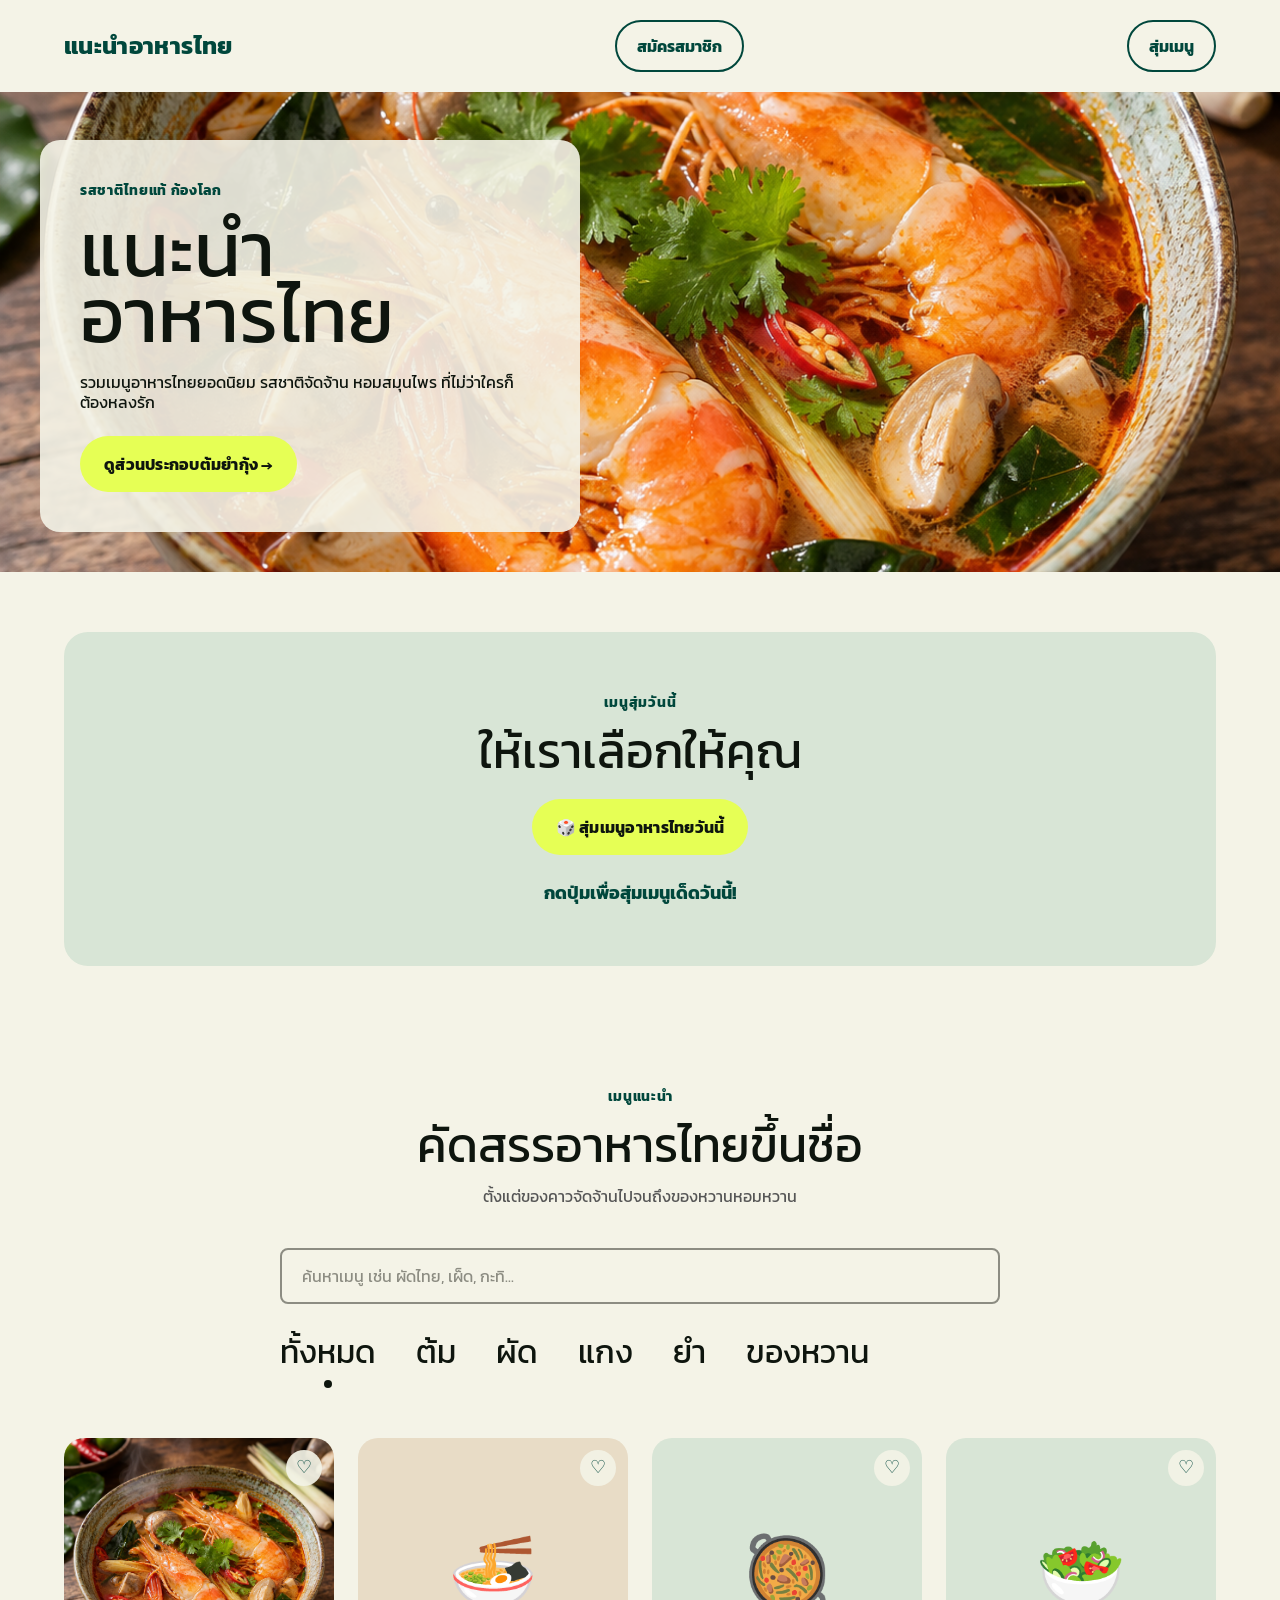
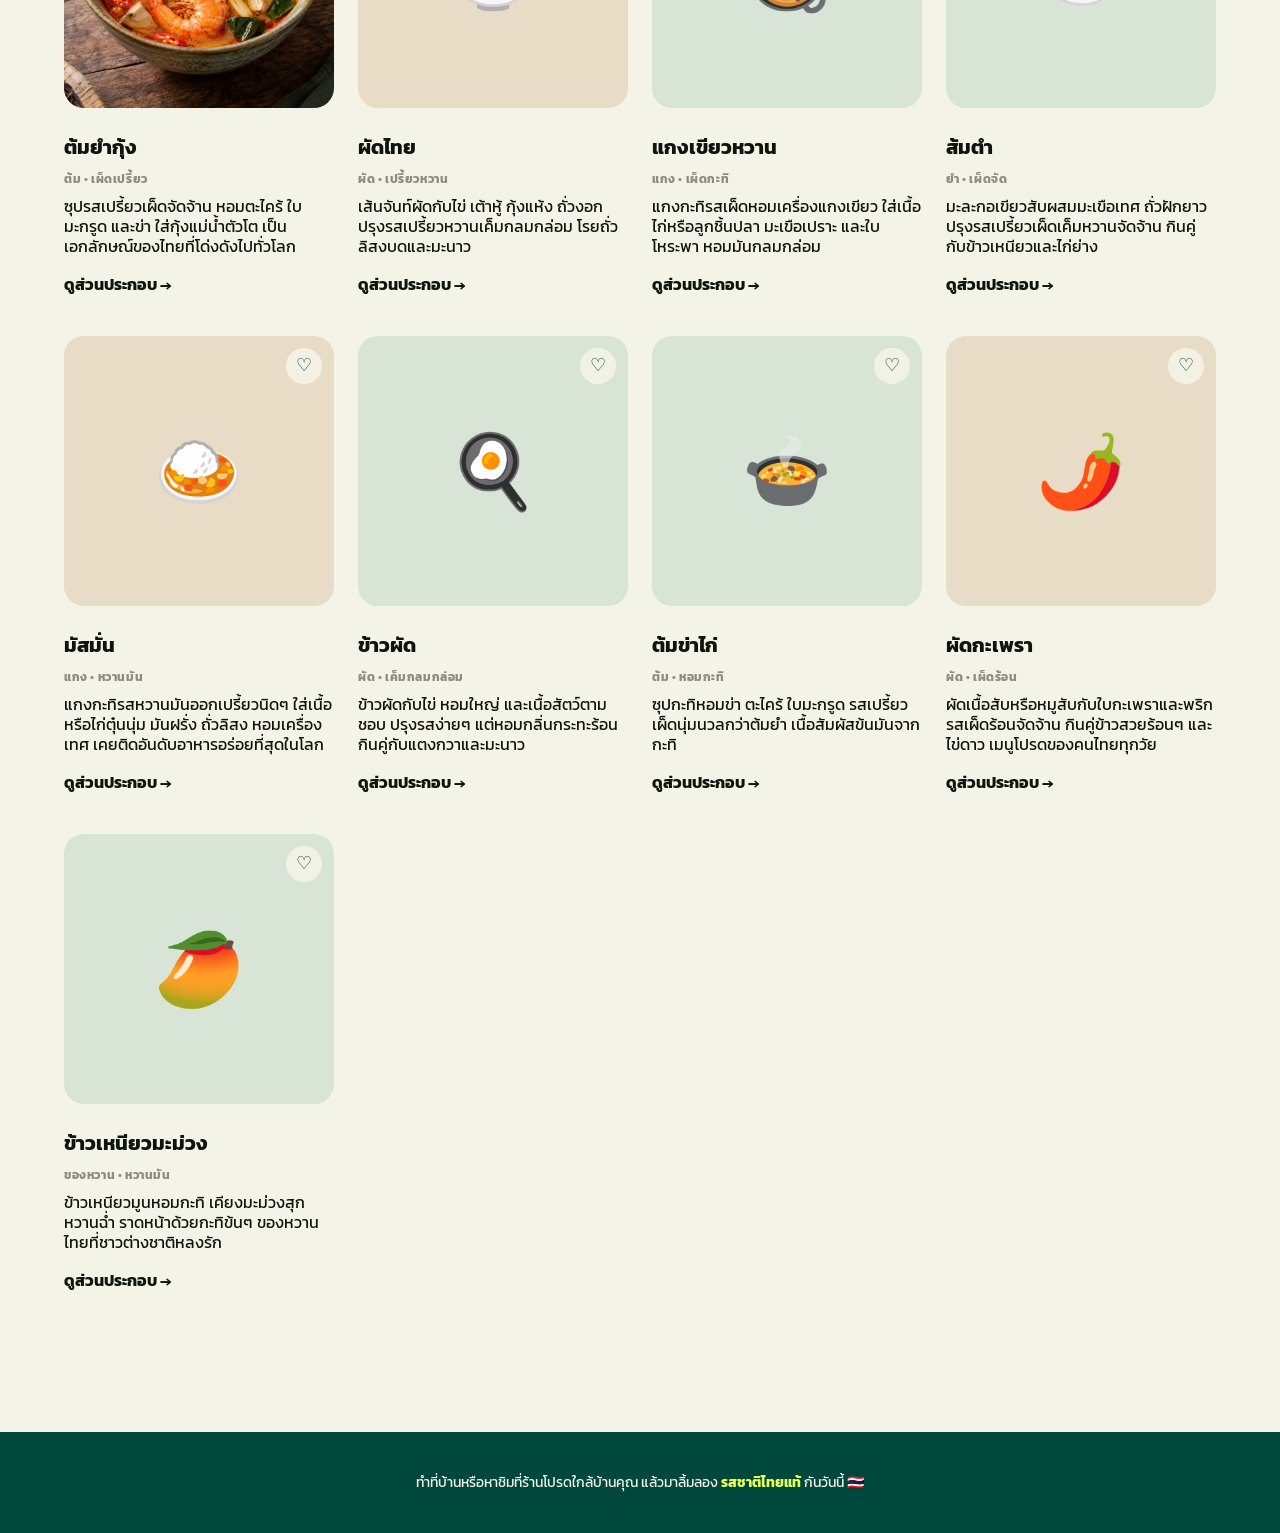
==== commit f9b0c354: "Add member registration page with Supabase signup Adds register.html for collecting name/email/phone" ====
--- a/index.html
+++ b/index.html
@@ -14,6 +14,7 @@
 <header class="site-nav">
   <div class="nav-inner">
     <a class="nav-logo" href="index.html">แนะนำอาหารไทย</a>
+    <a class="pill-outline" href="register.html">สมัครสมาชิก</a>
     <a class="pill-outline" href="#random-box">สุ่มเมนู</a>
   </div>
 </header>
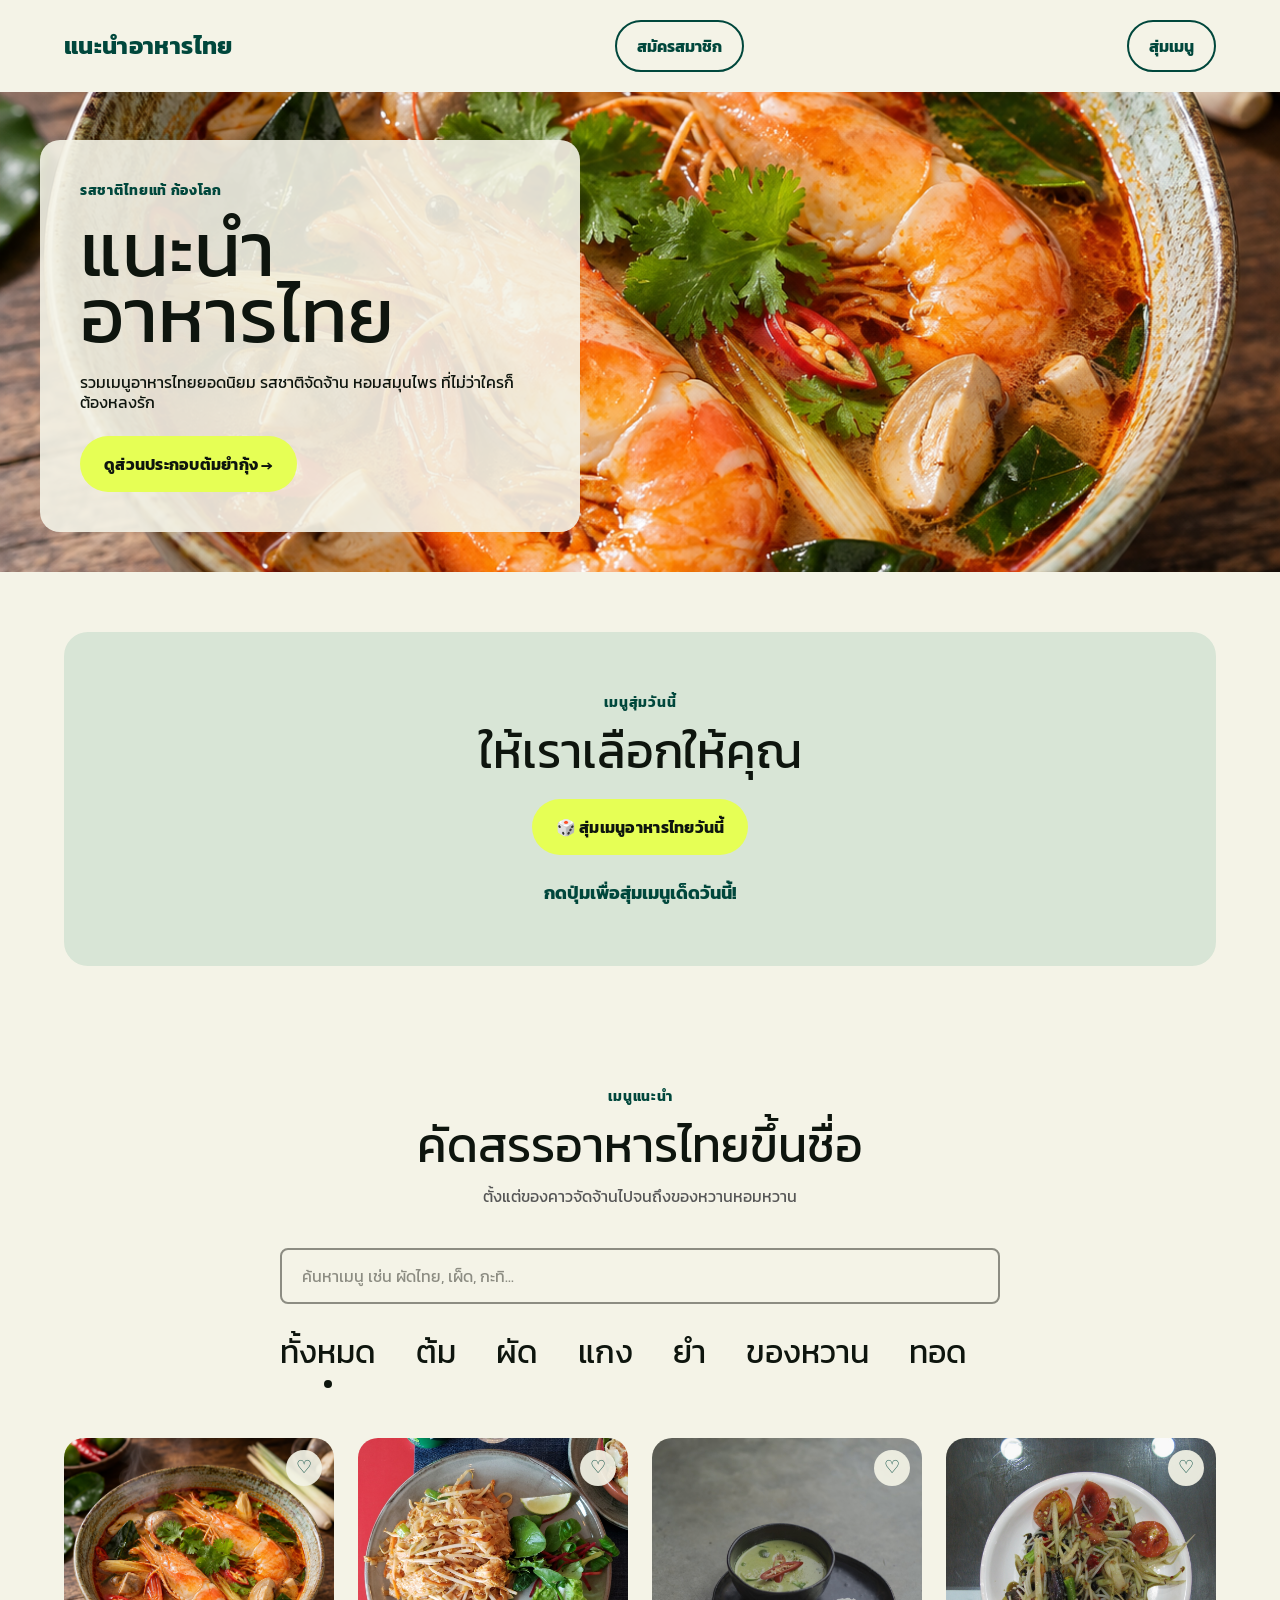
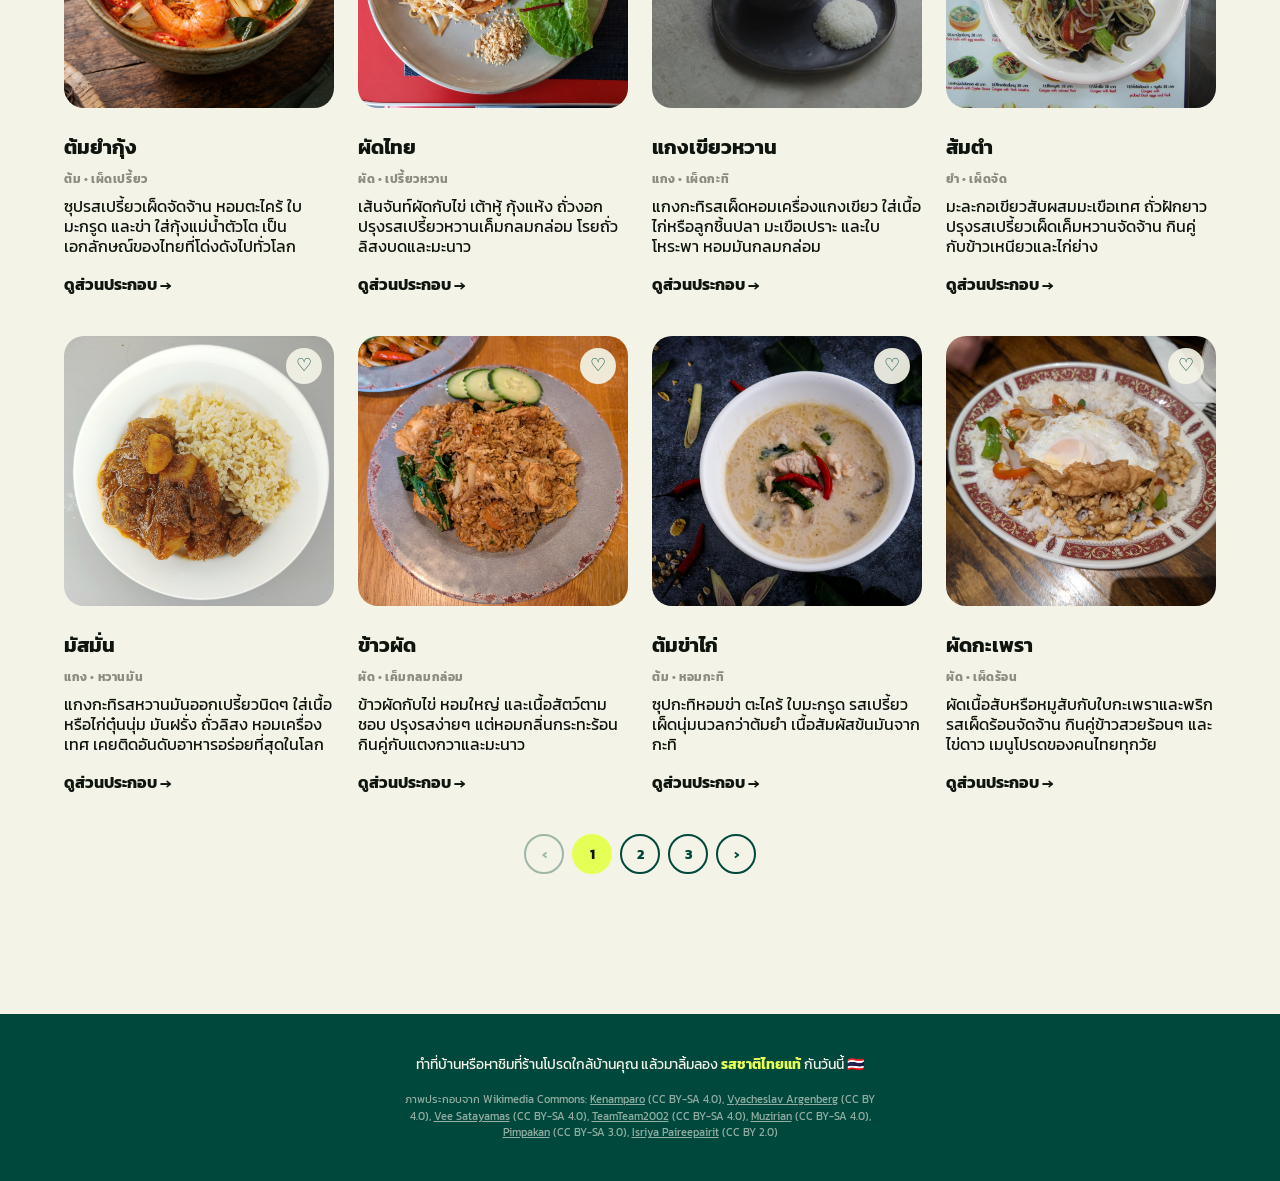
==== commit fb459755: "Add 12 new Thai dishes with pagination Expand menu from 9 to 21 dishes, add pagination controls to i" ====
--- a/index.html
+++ b/index.html
@@ -53,6 +53,8 @@
         <button class="category-tab" type="button" data-category="แกง">แกง</button>
         <button class="category-tab" type="button" data-category="ยำ">ยำ</button>
         <button class="category-tab" type="button" data-category="ของหวาน">ของหวาน</button>
+        <button class="category-tab" type="button" data-category="ทอด">ทอด</button>
+        <button class="category-tab" type="button" data-category="ทานเล่น">ทานเล่น</button>
       </div>
     </div>
 
@@ -71,7 +73,7 @@
 
       <div class="card" data-dish="ผัดไทย" data-category="ผัด">
         <div class="card-media">
-          <span class="emoji-tile">🍜</span>
+          <img class="dish-photo" src="images/pad-thai.jpg" alt="ผัดไทย" loading="lazy">
           <button class="fav-btn" type="button" aria-label="เพิ่มในรายการโปรด">♡</button>
         </div>
         <h3>ผัดไทย</h3>
@@ -82,7 +84,7 @@
 
       <div class="card" data-dish="แกงเขียวหวาน" data-category="แกง">
         <div class="card-media">
-          <span class="emoji-tile">🥘</span>
+          <img class="dish-photo" src="images/green-curry.jpg" alt="แกงเขียวหวาน" loading="lazy">
           <button class="fav-btn" type="button" aria-label="เพิ่มในรายการโปรด">♡</button>
         </div>
         <h3>แกงเขียวหวาน</h3>
@@ -93,7 +95,7 @@
 
       <div class="card" data-dish="ส้มตำ" data-category="ยำ">
         <div class="card-media">
-          <span class="emoji-tile">🥗</span>
+          <img class="dish-photo" src="images/som-tam.jpg" alt="ส้มตำ" loading="lazy">
           <button class="fav-btn" type="button" aria-label="เพิ่มในรายการโปรด">♡</button>
         </div>
         <h3>ส้มตำ</h3>
@@ -104,7 +106,7 @@
 
       <div class="card" data-dish="มัสมั่น" data-category="แกง">
         <div class="card-media">
-          <span class="emoji-tile">🍛</span>
+          <img class="dish-photo" src="images/massaman.jpg" alt="มัสมั่น" loading="lazy">
           <button class="fav-btn" type="button" aria-label="เพิ่มในรายการโปรด">♡</button>
         </div>
         <h3>มัสมั่น</h3>
@@ -115,7 +117,7 @@
 
       <div class="card" data-dish="ข้าวผัด" data-category="ผัด">
         <div class="card-media">
-          <span class="emoji-tile">🍳</span>
+          <img class="dish-photo" src="images/khao-pad.jpg" alt="ข้าวผัด" loading="lazy">
           <button class="fav-btn" type="button" aria-label="เพิ่มในรายการโปรด">♡</button>
         </div>
         <h3>ข้าวผัด</h3>
@@ -126,7 +128,7 @@
 
       <div class="card" data-dish="ต้มข่าไก่" data-category="ต้ม">
         <div class="card-media">
-          <span class="emoji-tile">🍲</span>
+          <img class="dish-photo" src="images/tom-kha-gai.jpg" alt="ต้มข่าไก่" loading="lazy">
           <button class="fav-btn" type="button" aria-label="เพิ่มในรายการโปรด">♡</button>
         </div>
         <h3>ต้มข่าไก่</h3>
@@ -137,7 +139,7 @@
 
       <div class="card" data-dish="ผัดกะเพรา" data-category="ผัด">
         <div class="card-media">
-          <span class="emoji-tile">🌶️</span>
+          <img class="dish-photo" src="images/pad-kaprao.jpg" alt="ผัดกะเพรา" loading="lazy">
           <button class="fav-btn" type="button" aria-label="เพิ่มในรายการโปรด">♡</button>
         </div>
         <h3>ผัดกะเพรา</h3>
@@ -148,7 +150,7 @@
 
       <div class="card" data-dish="ข้าวเหนียวมะม่วง" data-category="ของหวาน">
         <div class="card-media">
-          <span class="emoji-tile">🥭</span>
+          <img class="dish-photo" src="images/mango-sticky-rice.jpg" alt="ข้าวเหนียวมะม่วง" loading="lazy">
           <button class="fav-btn" type="button" aria-label="เพิ่มในรายการโปรด">♡</button>
         </div>
         <h3>ข้าวเหนียวมะม่วง</h3>
@@ -157,7 +159,174 @@
         <a class="detail-link" href="#">ดูส่วนประกอบ →</a>
       </div>
 
+      <div class="card" data-dish="ก๋วยเตี๋ยวเรือ" data-category="ต้ม">
+        <div class="card-media">
+          <img class="dish-photo" src="images/boat-noodles.jpg" alt="ก๋วยเตี๋ยวเรือ" loading="lazy">
+          <button class="fav-btn" type="button" aria-label="เพิ่มในรายการโปรด">♡</button>
+        </div>
+        <h3>ก๋วยเตี๋ยวเรือ</h3>
+        <span class="tag">ต้ม • เข้มข้นสมุนไพร</span>
+        <p>ก๋วยเตี๋ยวน้ำซุปเข้มข้นสีเข้มจากเลือดหมู หอมเครื่องเทศและสมุนไพรไทยกลิ่นจัด เสิร์ฟเป็นถ้วยเล็กรสจัดจ้าน เป็นเอกลักษณ์ของก๋วยเตี๋ยวริมคลอง</p>
+        <a class="detail-link" href="#">ดูส่วนประกอบ →</a>
+      </div>
+
+      <div class="card" data-dish="ยำวุ้นเส้น" data-category="ยำ">
+        <div class="card-media">
+          <img class="dish-photo" src="images/yum-woon-sen.jpg" alt="ยำวุ้นเส้น" loading="lazy">
+          <button class="fav-btn" type="button" aria-label="เพิ่มในรายการโปรด">♡</button>
+        </div>
+        <h3>ยำวุ้นเส้น</h3>
+        <span class="tag">ยำ • เปรี้ยวเผ็ดจัดจ้าน</span>
+        <p>วุ้นเส้นลวกยำกับกุ้งสดและหมูสับ ใส่เห็ดหูหนูและมะเขือเทศ ปรุงรสเปรี้ยวเผ็ดแซ่บกลมกล่อม เป็นยำยอดนิยมของคนไทยทุกวัย</p>
+        <a class="detail-link" href="#">ดูส่วนประกอบ →</a>
+      </div>
+
+      <div class="card" data-dish="ทับทิมกรอบ" data-category="ของหวาน">
+        <div class="card-media">
+          <img class="dish-photo" src="images/tub-tim-krob.jpg" alt="ทับทิมกรอบ" loading="lazy">
+          <button class="fav-btn" type="button" aria-label="เพิ่มในรายการโปรด">♡</button>
+        </div>
+        <h3>ทับทิมกรอบ</h3>
+        <span class="tag">ของหวาน • หวานเย็นสดชื่น</span>
+        <p>แห้วเชื่อมคลุกแป้งสีแดงสดใสคล้ายทับทิม ราดด้วยกะทิสดหอมมันและน้ำแข็งไส หวานเย็นชื่นใจเหมาะกับหน้าร้อน</p>
+        <a class="detail-link" href="#">ดูส่วนประกอบ →</a>
+      </div>
+
+      <div class="card" data-dish="บะหมี่" data-category="ต้ม">
+        <div class="card-media">
+          <img class="dish-photo" src="images/ba-mee.jpg" alt="บะหมี่" loading="lazy">
+          <button class="fav-btn" type="button" aria-label="เพิ่มในรายการโปรด">♡</button>
+        </div>
+        <h3>บะหมี่</h3>
+        <span class="tag">ต้ม • หอมน้ำซุปกระดูกหมู</span>
+        <p>เส้นบะหมี่เหนียวนุ่มลวกในน้ำซุปกระดูกหมูหอมกระเทียมเจียว ใส่หมูแดง ลูกชิ้น และผักกาดดอง รสกลมกล่อมอุ่นท้อง เป็นอาหารเช้าหรือมื้อเบาที่คนไทยกินกันทุกวัน</p>
+        <a class="detail-link" href="#">ดูส่วนประกอบ →</a>
+      </div>
+
+      <div class="card" data-dish="แกงส้ม" data-category="แกง">
+        <div class="card-media">
+          <img class="dish-photo" src="images/gaeng-som.jpg" alt="แกงส้ม" loading="lazy">
+          <button class="fav-btn" type="button" aria-label="เพิ่มในรายการโปรด">♡</button>
+        </div>
+        <h3>แกงส้ม</h3>
+        <span class="tag">แกง • เปรี้ยวเผ็ดจัด</span>
+        <p>แกงรสเปรี้ยวเผ็ดจัดจ้านจากพริกแกงส้มและมะขามเปียก ใส่ปลาหรือกุ้งสด ผักรวมอย่างผักบุ้งและมะละกอ กินคู่ข้าวสวยร้อนๆ ให้รสชาติจัดจ้านถึงเครื่อง</p>
+        <a class="detail-link" href="#">ดูส่วนประกอบ →</a>
+      </div>
+
+      <div class="card" data-dish="ไก่ทอด" data-category="ทอด">
+        <div class="card-media">
+          <img class="dish-photo" src="images/gai-tod.jpg" alt="ไก่ทอด" loading="lazy">
+          <button class="fav-btn" type="button" aria-label="เพิ่มในรายการโปรด">♡</button>
+        </div>
+        <h3>ไก่ทอด</h3>
+        <span class="tag">ทอด • กรอบนอกนุ่มใน</span>
+        <p>ไก่ชิ้นหมักเครื่องเทศและกระเทียมพริกไทยจนหอมซึม ทอดจนผิวกรอบเหลืองทองเนื้อในนุ่มฉ่ำ กินคู่น้ำจิ้มไทยและข้าวเหนียว เป็นเมนูโปรดของคนไทยทุกวัย</p>
+        <a class="detail-link" href="#">ดูส่วนประกอบ →</a>
+      </div>
+
+      <div class="card" data-dish="ขนมหม้อแกง" data-category="ของหวาน">
+        <div class="card-media">
+          <img class="dish-photo" src="images/khanom-mo-kaeng.jpg" alt="ขนมหม้อแกง" loading="lazy">
+          <button class="fav-btn" type="button" aria-label="เพิ่มในรายการโปรด">♡</button>
+        </div>
+        <h3>ขนมหม้อแกง</h3>
+        <span class="tag">ของหวาน • หวานมันหอมไข่</span>
+        <p>ขนมไทยโบราณเนื้อเนียนหอมไข่และกะทิ อบจนหน้าเป็นสีน้ำตาลทองกรอบบาง เนื้อด้านในนุ่มหวานมัน โรยหน้าด้วยหอมเจียว เป็นของหวานที่อยู่คู่ครัวไทยมานาน</p>
+        <a class="detail-link" href="#">ดูส่วนประกอบ →</a>
+      </div>
+
+      <div class="card" data-dish="ลาบ" data-category="ยำ">
+        <div class="card-media">
+          <img class="dish-photo" src="images/larb.jpg" alt="ลาบ" loading="lazy">
+          <button class="fav-btn" type="button" aria-label="เพิ่มในรายการโปรด">♡</button>
+        </div>
+        <h3>ลาบ</h3>
+        <span class="tag">ยำ • เผ็ดจัดสมุนไพร</span>
+        <p>หมูสับลวกคลุกข้าวคั่วป่นหอมกรุ่น ปรุงรสเปรี้ยวเผ็ดเค็มจากมะนาวและพริกป่น ใส่หอมแดงและใบสะระแหน่ กินคู่ผักสดและข้าวเหนียว เป็นเมนูเด่นของอาหารอีสาน</p>
+        <a class="detail-link" href="#">ดูส่วนประกอบ →</a>
+      </div>
+
+      <div class="card" data-dish="เมี่ยงคำ" data-category="ทานเล่น">
+        <div class="card-media">
+          <img class="dish-photo" src="images/miang-kham.jpg" alt="เมี่ยงคำ" loading="lazy">
+          <button class="fav-btn" type="button" aria-label="เพิ่มในรายการโปรด">♡</button>
+        </div>
+        <h3>เมี่ยงคำ</h3>
+        <span class="tag">ทานเล่น • เปรี้ยวเค็มหวาน</span>
+        <p>ใบชะพลูห่อเครื่องเคียงหลากรส ทั้งกุ้งแห้ง มะพร้าวคั่ว ขิงซอย และถั่วลิสง ราดด้วยน้ำเมี่ยงรสเข้มข้น กัดคำเดียวได้รสเปรี้ยวเค็มหวานครบในปากเดียว</p>
+        <a class="detail-link" href="#">ดูส่วนประกอบ →</a>
+      </div>
+
+      <div class="card" data-dish="พะแนง" data-category="แกง">
+        <div class="card-media">
+          <img class="dish-photo" src="images/panang-curry.jpg" alt="พะแนง" loading="lazy">
+          <button class="fav-btn" type="button" aria-label="เพิ่มในรายการโปรด">♡</button>
+        </div>
+        <h3>พะแนง</h3>
+        <span class="tag">แกง • หวานมันเข้มข้น</span>
+        <p>แกงกะทิข้นรสหวานมันเข้มข้นกว่าแกงเขียวหวาน ใส่เนื้อหมูหรือไก่ตุ๋นนุ่ม โรยหน้าด้วยใบมะกรูดซอยและพริกชี้ฟ้า หอมเครื่องแกงพะแนงเข้มข้นถึงรส</p>
+        <a class="detail-link" href="#">ดูส่วนประกอบ →</a>
+      </div>
+
+      <div class="card" data-dish="ปลาหมึกทอด" data-category="ทอด">
+        <div class="card-media">
+          <img class="dish-photo" src="images/pla-meuk-tod.jpg" alt="ปลาหมึกทอด" loading="lazy">
+          <button class="fav-btn" type="button" aria-label="เพิ่มในรายการโปรด">♡</button>
+        </div>
+        <h3>ปลาหมึกทอด</h3>
+        <span class="tag">ทอด • กรอบนอกนุ่มใน</span>
+        <p>ปลาหมึกสดหั่นชิ้นชุบแป้งทอดกรอบจนเหลืองทอง เนื้อในยังนุ่มหวาน กินคู่น้ำจิ้มซีฟู้ดรสเปรี้ยวเผ็ดจัดจ้านและมะนาว เป็นของว่างยอดนิยมริมทะเล</p>
+        <a class="detail-link" href="#">ดูส่วนประกอบ →</a>
+      </div>
+
+      <div class="card" data-dish="ปลาทอด" data-category="ทอด">
+        <div class="card-media">
+          <img class="dish-photo" src="images/pla-tod.jpg" alt="ปลาทอด" loading="lazy">
+          <button class="fav-btn" type="button" aria-label="เพิ่มในรายการโปรด">♡</button>
+        </div>
+        <h3>ปลาทอด</h3>
+        <span class="tag">ทอด • กรอบนอกฉ่ำใน</span>
+        <p>ปลาทั้งตัวทอดจนผิวกรอบเหลืองทอง เนื้อในยังฉ่ำนุ่ม หอมกลิ่นกระเทียมและพริกไทย กินคู่มะนาวและน้ำปลาพริก เมนูอาหารทะเลแบบไทยแท้ที่ทำง่ายได้ทุกบ้าน</p>
+        <a class="detail-link" href="#">ดูส่วนประกอบ →</a>
+      </div>
+
+      <div class="card" data-dish="แกงเผ็ด" data-category="แกง">
+        <div class="card-media">
+          <img class="dish-photo" src="images/red-curry.jpg" alt="แกงเผ็ด" loading="lazy">
+          <button class="fav-btn" type="button" aria-label="เพิ่มในรายการโปรด">♡</button>
+        </div>
+        <h3>แกงเผ็ด</h3>
+        <span class="tag">แกง • เผ็ดร้อนกะทิ</span>
+        <p>แกงกะทิรสเผ็ดร้อนจากพริกแกงแดง ใส่เนื้อไก่หรือหมู มะเขือเปราะ และใบโหระพา กลิ่นหอมฉุนของพริกแกงเข้มข้นถึงเครื่อง เผ็ดร้อนกำลังดีคู่ข้าวสวย</p>
+        <a class="detail-link" href="#">ดูส่วนประกอบ →</a>
+      </div>
+
+      <div class="card" data-dish="สะเต๊ะ" data-category="ทอด">
+        <div class="card-media">
+          <img class="dish-photo" src="images/satay.jpg" alt="สะเต๊ะ" loading="lazy">
+          <button class="fav-btn" type="button" aria-label="เพิ่มในรายการโปรด">♡</button>
+        </div>
+        <h3>สะเต๊ะ</h3>
+        <span class="tag">ทอด • หอมย่างเครื่องเทศ</span>
+        <p>เนื้อหมูหรือไก่หมักเครื่องเทศหอมขมิ้น เสียบไม้ย่างจนสุกหอมกรุ่น กินคู่น้ำจิ้มถั่วลิสงข้นๆ และอาจาด เป็นของว่างริมทางยอดนิยมของคนไทย</p>
+        <a class="detail-link" href="#">ดูส่วนประกอบ →</a>
+      </div>
+
+      <div class="card" data-dish="ทอดมันปลา" data-category="ทอด">
+        <div class="card-media">
+          <img class="dish-photo" src="images/tod-man-pla.jpg" alt="ทอดมันปลา" loading="lazy">
+          <button class="fav-btn" type="button" aria-label="เพิ่มในรายการโปรด">♡</button>
+        </div>
+        <h3>ทอดมันปลา</h3>
+        <span class="tag">ทอด • เผ็ดกรอบเหนียวนุ่ม</span>
+        <p>ปลาสดสับผสมพริกแกงแดงและถั่วฝักยาวซอย นวดจนเหนียวก่อนทอดให้กรอบนอกเหนียวนุ่มใน กินคู่น้ำจิ้มอาจาดแตงกวารสเปรี้ยวหวาน เป็นของว่างขึ้นชื่อของไทย</p>
+        <a class="detail-link" href="#">ดูส่วนประกอบ →</a>
+      </div>
+
     </div>
+
+    <div class="pagination" id="pagination"></div>
 
     <p class="no-results" id="no-results">ไม่พบเมนูที่ตรงกับคำค้นหาหรือหมวดหมู่ที่เลือก ลองค้นหาคำอื่นดูนะ 🙏</p>
   </section>
@@ -165,6 +334,7 @@
 
 <footer class="site-footer">
   <p>ทำที่บ้านหรือหาชิมที่ร้านโปรดใกล้บ้านคุณ แล้วมาลิ้มลอง <strong>รสชาติไทยแท้</strong> กันวันนี้ 🇹🇭</p>
+  <p class="photo-credits">ภาพประกอบจาก Wikimedia Commons: <a href="https://commons.wikimedia.org/wiki/File:Thai_Green_Curry_with_Rice.jpg" target="_blank" rel="noopener">Kenamparo</a> (CC BY-SA 4.0), <a href="https://commons.wikimedia.org/wiki/File:Som_Tam_green_papaya_salad,_Bangkok,_Thailand.jpg" target="_blank" rel="noopener">Vyacheslav Argenberg</a> (CC BY 4.0), <a href="https://commons.wikimedia.org/wiki/File:Beef_Massaman_curry_with_brown_rice.jpg" target="_blank" rel="noopener">Vee Satayamas</a> (CC BY-SA 4.0), <a href="https://commons.wikimedia.org/wiki/File:Tom_Kha_Gai_-_Thai_Food.jpg" target="_blank" rel="noopener">TeamTeam2002</a> (CC BY-SA 4.0), <a href="https://commons.wikimedia.org/wiki/File:Mango_sticky_rice.jpg" target="_blank" rel="noopener">Muzirian</a> (CC BY-SA 4.0), <a href="https://commons.wikimedia.org/wiki/File:Yum_woun_sen.jpg" target="_blank" rel="noopener">Pimpakan</a> (CC BY-SA 3.0), <a href="https://commons.wikimedia.org/wiki/File:%E0%B8%97%E0%B8%B1%E0%B8%9A%E0%B8%97%E0%B8%B4%E0%B8%A1%E0%B8%81%E0%B8%A3%E0%B8%AD%E0%B8%9A.jpg" target="_blank" rel="noopener">Isriya Paireepairit</a> (CC BY 2.0)</p>
 </footer>
 
 <script>
@@ -178,7 +348,22 @@
     { name: 'ข้าวผัด', emoji: '🍳' },
     { name: 'ต้มข่าไก่', emoji: '🍲' },
     { name: 'ผัดกะเพรา', emoji: '🌶️' },
-    { name: 'ข้าวเหนียวมะม่วง', emoji: '🥭' }
+    { name: 'ข้าวเหนียวมะม่วง', emoji: '🥭' },
+    { name: 'ก๋วยเตี๋ยวเรือ', emoji: '🥣' },
+    { name: 'ยำวุ้นเส้น', emoji: '🦐' },
+    { name: 'ทับทิมกรอบ', emoji: '🍧' },
+    { name: 'บะหมี่', emoji: '🍜' },
+    { name: 'แกงส้ม', emoji: '🍲' },
+    { name: 'ไก่ทอด', emoji: '🍗' },
+    { name: 'ขนมหม้อแกง', emoji: '🍮' },
+    { name: 'ลาบ', emoji: '🥗' },
+    { name: 'เมี่ยงคำ', emoji: '🍃' },
+    { name: 'พะแนง', emoji: '🍛' },
+    { name: 'ปลาหมึกทอด', emoji: '🦑' },
+    { name: 'ปลาทอด', emoji: '🐟' },
+    { name: 'แกงเผ็ด', emoji: '🌶️' },
+    { name: 'สะเต๊ะ', emoji: '🍢' },
+    { name: 'ทอดมันปลา', emoji: '🐠' }
   ];
 
   var lastPick = null;
@@ -252,13 +437,16 @@
   var categoryButtons = document.querySelectorAll('.category-tab');
   var menuCards = document.querySelectorAll('#menu-grid .card');
   var noResults = document.getElementById('no-results');
+  var pagination = document.getElementById('pagination');
   var activeCategory = 'all';
+  var PAGE_SIZE = 8;
+  var currentPage = 1;
+  var filteredCards = [];
 
   function applyFilters() {
     var query = searchInput.value.trim().toLowerCase();
-    var visibleCount = 0;
-
-    menuCards.forEach(function (card) {
+
+    filteredCards = Array.prototype.filter.call(menuCards, function (card) {
       var name = card.dataset.dish.toLowerCase();
       var description = card.querySelector('p').textContent.toLowerCase();
       var tag = card.querySelector('.tag').textContent.toLowerCase();
@@ -266,15 +454,51 @@
 
       var matchesQuery = !query || name.indexOf(query) !== -1 || description.indexOf(query) !== -1 || tag.indexOf(query) !== -1;
       var matchesCategory = activeCategory === 'all' || category === activeCategory;
-      var isVisible = matchesQuery && matchesCategory;
-
-      card.classList.toggle('is-hidden', !isVisible);
-      if (isVisible) {
-        visibleCount++;
-      }
+      return matchesQuery && matchesCategory;
     });
 
-    noResults.classList.toggle('show', visibleCount === 0);
+    currentPage = 1;
+    renderPage();
+  }
+
+  function renderPage() {
+    var totalPages = Math.max(1, Math.ceil(filteredCards.length / PAGE_SIZE));
+    currentPage = Math.min(currentPage, totalPages);
+    var start = (currentPage - 1) * PAGE_SIZE;
+    var pageCards = filteredCards.slice(start, start + PAGE_SIZE);
+
+    menuCards.forEach(function (card) {
+      card.classList.toggle('is-hidden', pageCards.indexOf(card) === -1);
+    });
+
+    noResults.classList.toggle('show', filteredCards.length === 0);
+    renderPagination(totalPages);
+  }
+
+  function renderPagination(totalPages) {
+    pagination.innerHTML = '';
+    if (filteredCards.length === 0) {
+      return;
+    }
+
+    function makePageBtn(label, page, disabled, active) {
+      var btn = document.createElement('button');
+      btn.type = 'button';
+      btn.className = 'page-btn' + (active ? ' active' : '');
+      btn.textContent = label;
+      btn.disabled = !!disabled;
+      btn.addEventListener('click', function () {
+        currentPage = page;
+        renderPage();
+      });
+      return btn;
+    }
+
+    pagination.appendChild(makePageBtn('‹', currentPage - 1, currentPage === 1, false));
+    for (var i = 1; i <= totalPages; i++) {
+      pagination.appendChild(makePageBtn(String(i), i, false, i === currentPage));
+    }
+    pagination.appendChild(makePageBtn('›', currentPage + 1, currentPage === totalPages, false));
   }
 
   searchInput.addEventListener('input', applyFilters);
--- a/styles.css
+++ b/styles.css
@@ -462,6 +462,45 @@
   text-decoration: underline;
 }
 
+.pagination {
+  display: flex;
+  justify-content: center;
+  align-items: center;
+  gap: var(--spacing-8);
+  margin-top: var(--spacing-40);
+}
+
+.page-btn {
+  min-width: 40px;
+  height: 40px;
+  padding: 0 var(--spacing-12);
+  border-radius: var(--radius-buttons);
+  border: 2px solid var(--color-deep-forest);
+  background: transparent;
+  color: var(--color-deep-forest);
+  font-family: var(--font-text);
+  font-weight: 700;
+  font-size: 14px;
+  cursor: pointer;
+  transition: background 0.2s ease, color 0.2s ease;
+}
+
+.page-btn:hover:not(:disabled) {
+  background: var(--color-deep-forest);
+  color: var(--color-cream-canvas);
+}
+
+.page-btn.active {
+  background: var(--color-lime-glow);
+  border-color: var(--color-lime-glow);
+  color: var(--color-forest-shadow);
+}
+
+.page-btn:disabled {
+  opacity: 0.35;
+  cursor: default;
+}
+
 .no-results {
   text-align: center;
   color: var(--color-slate-gray);
@@ -573,6 +612,17 @@
   color: var(--color-lime-glow);
 }
 
+.site-footer .photo-credits {
+  font-size: 11px;
+  opacity: 0.6;
+  margin-top: var(--spacing-16, 16px);
+  max-width: 70ch;
+}
+
+.site-footer .photo-credits a {
+  color: inherit;
+}
+
 /* ---------- Responsive ---------- */
 
 @media (max-width: 640px) {
